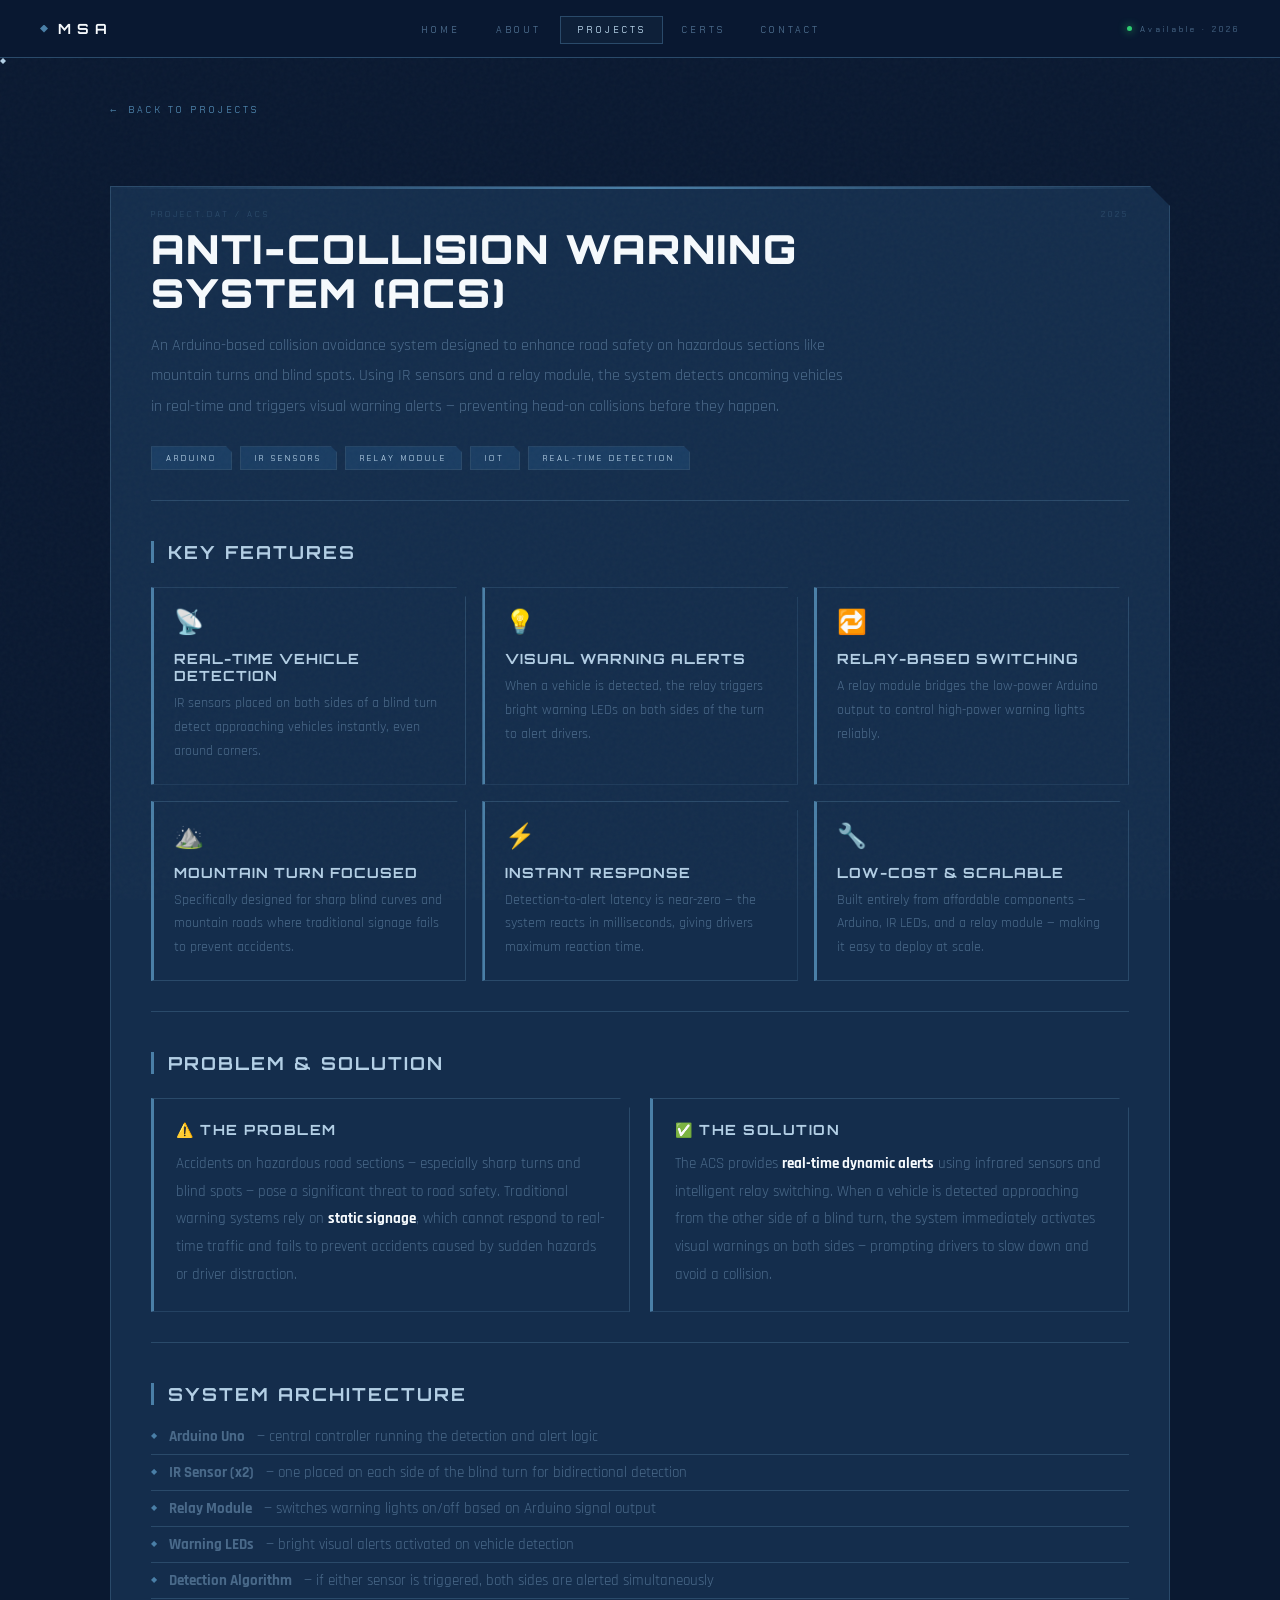
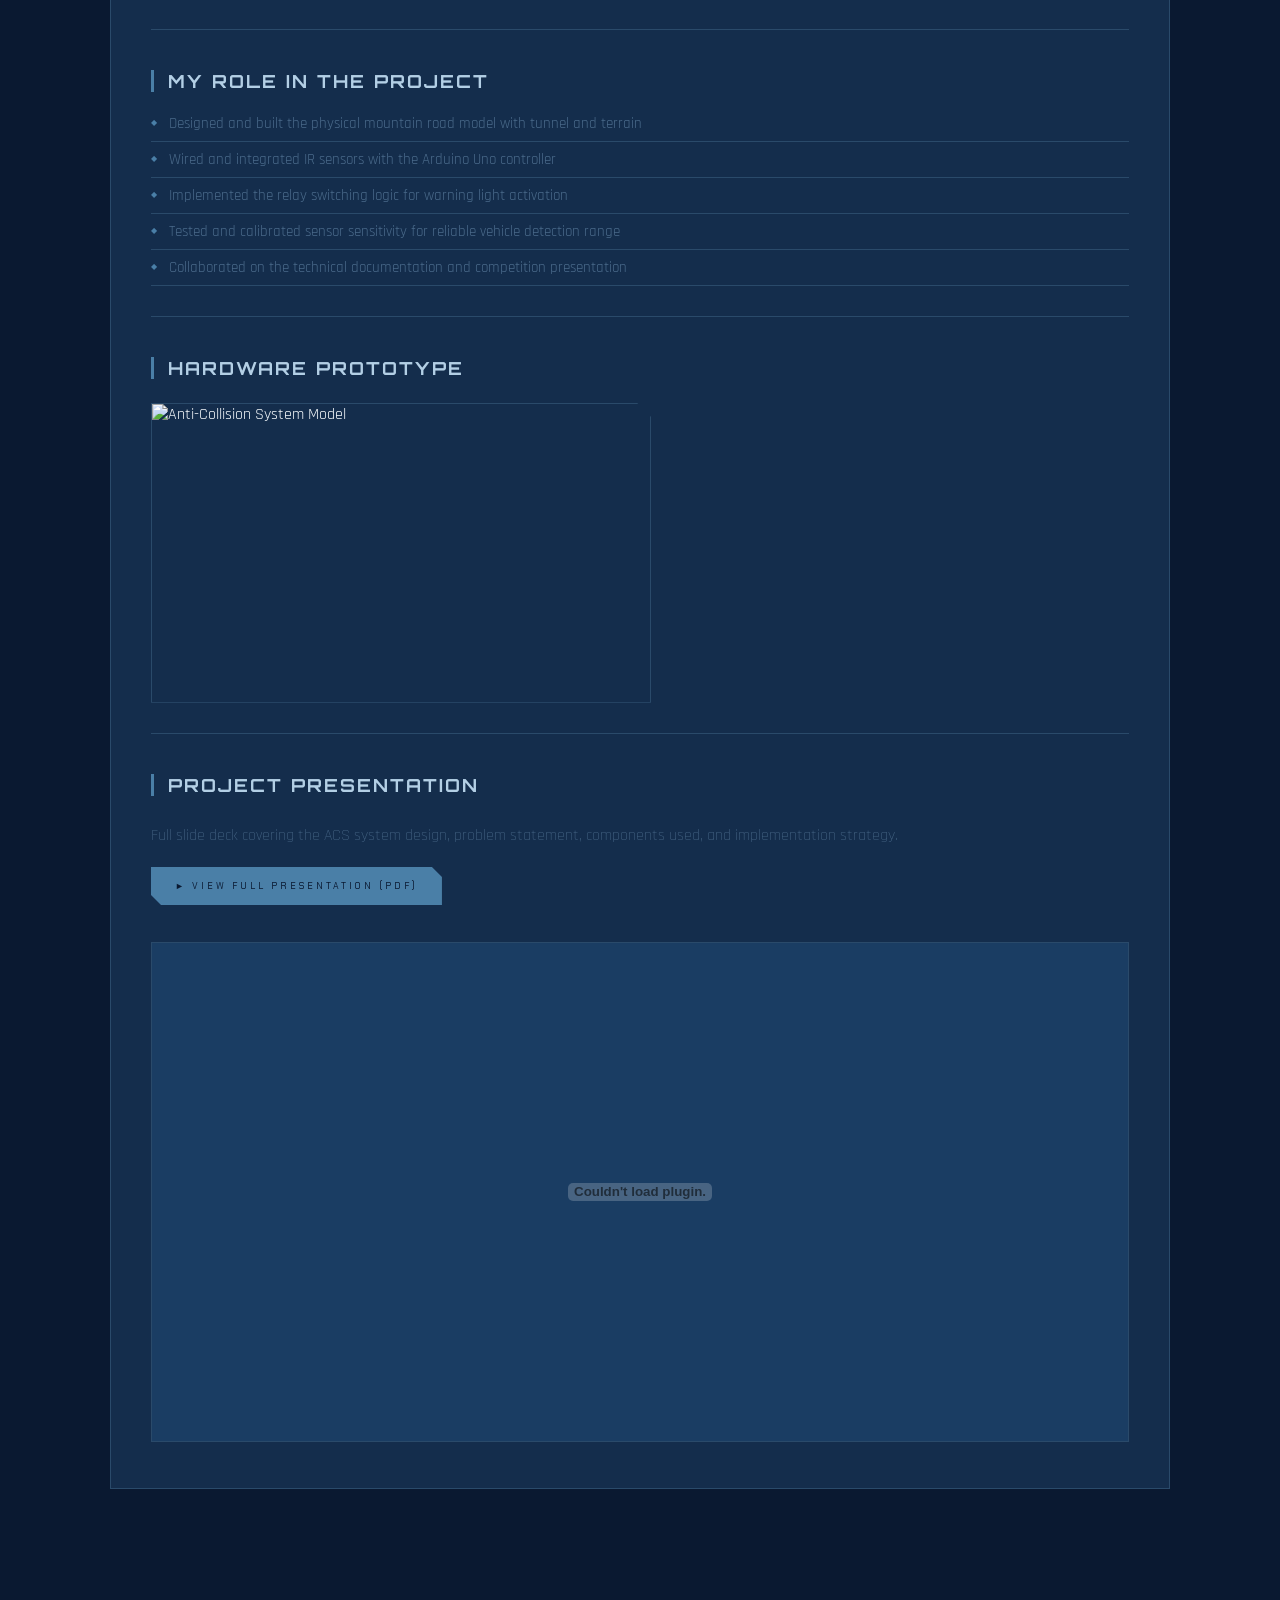
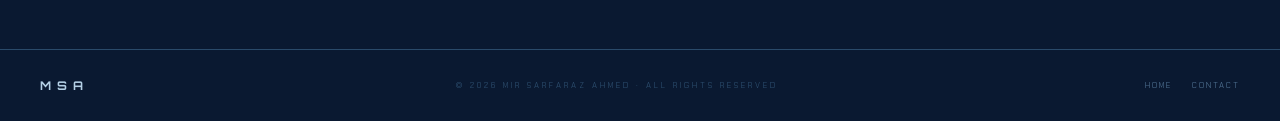
==== acs-project.html @ 820b4e88 "Mobile Ui Fix, Tech Stack" ====
<!DOCTYPE html>
<html lang="en">
<head>
<meta charset="UTF-8">
<meta name="viewport" content="width=device-width, initial-scale=1.0">
<title>Anti-Collision System (ACS) | Mir Sarfaraz Ahmed</title>
<link rel="icon" type="image/png" href="profile.jpg">
<link rel="preconnect" href="https://fonts.googleapis.com">
<link href="https://fonts.googleapis.com/css2?family=Orbitron:wght@400;600;700;900&family=Chakra+Petch:wght@300;400;500;600&family=Rajdhani:wght@300;400;500&display=swap" rel="stylesheet">
<link rel="stylesheet" href="style.css">
</head>

<body>

<!-- CURSOR -->
<div class="c-dot" id="cdot"></div>
<div class="c-ring" id="cring"></div>

<!-- SCROLL TO TOP -->
<button id="scrollTop" aria-label="Scroll to top">↑</button>

<!-- NAVBAR -->
<nav id="navbar">
  <a href="index.html" class="nav-logo">MSA</a>
  <ul class="nav-links">
    <li><a href="index.html">Home</a></li>
    <li><a href="index.html#about">About</a></li>
    <li><a href="index.html#projects" class="active">Projects</a></li>
    <li><a href="index.html#certifications">Certs</a></li>
    <li><a href="index.html#contact">Contact</a></li>
  </ul>
  <div class="nav-status">
    <div class="status-dot"></div>Available · 2026
  </div>
  <button class="nav-toggle" id="navToggle" aria-label="Toggle navigation" aria-expanded="false">
    <span></span>
    <span></span>
    <span></span>
  </button>
</nav>


<!-- MOBILE & TABLET DRAWER -->
<div class="nav-drawer" id="navDrawer" aria-hidden="true">
  <div class="drawer-header">
    <span class="drawer-tag">SYS.NAV // NAVIGATION</span>
    <span class="drawer-id">VER 2.0 · 2026</span>
  </div>
  <ul class="drawer-links">
    <li><a href="index.html"><span class="d-num">01</span><span class="d-label">Home</span><span class="d-arr">→</span></a></li>
    <li><a href="index.html#about"><span class="d-num">02</span><span class="d-label">About</span><span class="d-arr">→</span></a></li>
    <li><a href="index.html#projects" class="active"><span class="d-num">03</span><span class="d-label">Projects</span><span class="d-arr">→</span></a></li>
    <li><a href="index.html#certifications"><span class="d-num">04</span><span class="d-label">Certifications</span><span class="d-arr">→</span></a></li>
    <li><a href="index.html#contact"><span class="d-num">05</span><span class="d-label">Contact</span><span class="d-arr">→</span></a></li>
  </ul>
  <div class="drawer-footer">
    <div class="drawer-status">
      <div class="status-dot"></div>Status: Available · 2026
    </div>
    <div class="drawer-socials">
      <a href="https://github.com/Mir-Sarfaraz-Ahmed" target="_blank">◈ GitHub</a>
      <a href="https://www.linkedin.com/in/mir-sarfaraz-ahmed-367957329/" target="_blank">◉ LinkedIn</a>
      <a href="resume.pdf" download>↓ Resume</a>
    </div>
  </div>
</div>

<!-- ═══ PROJECT CONTENT ═══ -->
<div class="project-page-wrap">

  <a href="index.html#projects" class="back-btn reveal">Back to Projects</a>

  <section class="project-page reveal">

    <span class="sc sc-tl" style="position:absolute">PROJECT.DAT / ACS</span>
    <span class="sc sc-tr" style="position:absolute">2025</span>

    <h1>Anti-Collision Warning<br>System (ACS)</h1>

    <p>
      An Arduino-based collision avoidance system designed to enhance road safety
      on hazardous sections like mountain turns and blind spots. Using IR sensors
      and a relay module, the system detects oncoming vehicles in real-time and
      triggers visual warning alerts — preventing head-on collisions before they happen.
    </p>

    <div class="tech-stack">
      <span>Arduino</span>
      <span>IR Sensors</span>
      <span>Relay Module</span>
      <span>IoT</span>
      <span>Real-Time Detection</span>
    </div>

    <hr>

    <!-- ── KEY FEATURES ── -->
    <h2>Key Features</h2>

    <div class="features-grid">

      <div class="feature-card">
        <div class="icon">📡</div>
        <h4>Real-Time Vehicle Detection</h4>
        <p>IR sensors placed on both sides of a blind turn detect approaching vehicles instantly, even around corners.</p>
      </div>

      <div class="feature-card">
        <div class="icon">💡</div>
        <h4>Visual Warning Alerts</h4>
        <p>When a vehicle is detected, the relay triggers bright warning LEDs on both sides of the turn to alert drivers.</p>
      </div>

      <div class="feature-card">
        <div class="icon">🔁</div>
        <h4>Relay-Based Switching</h4>
        <p>A relay module bridges the low-power Arduino output to control high-power warning lights reliably.</p>
      </div>

      <div class="feature-card">
        <div class="icon">⛰️</div>
        <h4>Mountain Turn Focused</h4>
        <p>Specifically designed for sharp blind curves and mountain roads where traditional signage fails to prevent accidents.</p>
      </div>

      <div class="feature-card">
        <div class="icon">⚡</div>
        <h4>Instant Response</h4>
        <p>Detection-to-alert latency is near-zero — the system reacts in milliseconds, giving drivers maximum reaction time.</p>
      </div>

      <div class="feature-card">
        <div class="icon">🔧</div>
        <h4>Low-Cost &amp; Scalable</h4>
        <p>Built entirely from affordable components — Arduino, IR LEDs, and a relay module — making it easy to deploy at scale.</p>
      </div>

    </div>

    <hr>

    <!-- ── PROBLEM & SOLUTION ── -->
    <h2>Problem &amp; Solution</h2>

    <div class="about-wrapper">

      <div class="about-left">
        <h3>⚠️ The Problem</h3>
        <p>
          Accidents on hazardous road sections — especially sharp turns and blind spots —
          pose a significant threat to road safety. Traditional warning systems rely on
          <strong>static signage</strong>, which cannot respond to real-time traffic and
          fails to prevent accidents caused by sudden hazards or driver distraction.
        </p>
      </div>

      <div class="about-left">
        <h3>✅ The Solution</h3>
        <p>
          The ACS provides <strong>real-time dynamic alerts</strong> using infrared sensors
          and intelligent relay switching. When a vehicle is detected approaching from the
          other side of a blind turn, the system immediately activates visual warnings on
          both sides — prompting drivers to slow down and avoid a collision.
        </p>
      </div>

    </div>

    <hr>

    <!-- ── SYSTEM ARCHITECTURE ── -->
    <h2>System Architecture</h2>

    <ul>
      <li><strong>Arduino Uno</strong> — central controller running the detection and alert logic</li>
      <li><strong>IR Sensor (x2)</strong> — one placed on each side of the blind turn for bidirectional detection</li>
      <li><strong>Relay Module</strong> — switches warning lights on/off based on Arduino signal output</li>
      <li><strong>Warning LEDs</strong> — bright visual alerts activated on vehicle detection</li>
      <li><strong>Detection Algorithm</strong> — if either sensor is triggered, both sides are alerted simultaneously</li>
    </ul>

    <hr>

    <!-- ── MY ROLE ── -->
    <h2>My Role in the Project</h2>

    <ul>
      <li>Designed and built the physical mountain road model with tunnel and terrain</li>
      <li>Wired and integrated IR sensors with the Arduino Uno controller</li>
      <li>Implemented the relay switching logic for warning light activation</li>
      <li>Tested and calibrated sensor sensitivity for reliable vehicle detection range</li>
      <li>Collaborated on the technical documentation and competition presentation</li>
    </ul>

    <hr>

    <!-- ── PROJECT IMAGE ── -->
    <h2>Hardware Prototype</h2>
    <div class="project-images">
      <img src="traffic2.jpg" alt="Anti-Collision System Model">
    </div>

    <hr>

    <!-- ── PRESENTATION ── -->
    <h2>Project Presentation</h2>

    <div class="media-box">
      <p class="about-desc" style="margin-top:0;margin-bottom:16px">
        Full slide deck covering the ACS system design, problem statement,
        components used, and implementation strategy.
      </p>

      <a href="ppt.pdf" target="_blank" class="btn">
        ► View Full Presentation (PDF)
      </a>

      <br><br>

      <embed src="ppt.pdf"
             type="application/pdf"
             class="pdf-embed">
    </div>

  </section>

</div>

<footer>
  <div class="footer-brand">MSA</div>
  <div class="footer-copy">© 2026 Mir Sarfaraz Ahmed · All Rights Reserved</div>
  <div class="footer-links">
    <a href="index.html">Home</a>
    <a href="index.html#contact">Contact</a>
  </div>
</footer>

<script src="script.js" defer></script>

</body>
</html>
---- style.css ----
/* ════════════════════════════════════════════
   DESIGN TOKENS
════════════════════════════════════════════ */
:root {
  --bg:         #0A1931;
  --bg2:        #0d1f3a;
  --surface:    #1A3D63;
  --surface2:   #142d4c;
  --accent:     #4A7FA7;
  --accent-hi:  #B3CFE5;
  --white:      #F6FAFD;
  --muted:      #4a6a8a;
  --dim:        #2a4a6a;
  --glow:       rgba(74,127,167,0.25);
  --glow-hi:    rgba(179,207,229,0.12);

  --font-display: 'Orbitron', sans-serif;
  --font-ui:      'Chakra Petch', sans-serif;
  --font-body:    'Rajdhani', sans-serif;
}

/* ════════════════════════════════════════════
   RESET
════════════════════════════════════════════ */
*, *::before, *::after { margin:0; padding:0; box-sizing:border-box; }
html { scroll-behavior: smooth; }
body {
  background: var(--bg);
  color: var(--white);
  font-family: var(--font-body);
  overflow-x: hidden;
  padding-top: 58px;
}
::-webkit-scrollbar { width: 2px; }
::-webkit-scrollbar-track { background: var(--bg); }
::-webkit-scrollbar-thumb { background: var(--accent); }

/* noise overlay */
body::before {
  content: '';
  position: fixed; inset: 0; z-index: 1; pointer-events: none;
  background-image: url("data:image/svg+xml,%3Csvg viewBox='0 0 256 256' xmlns='http://www.w3.org/2000/svg'%3E%3Cfilter id='noise'%3E%3CfeTurbulence type='fractalNoise' baseFrequency='0.9' numOctaves='4' stitchTiles='stitch'/%3E%3C/filter%3E%3Crect width='100%25' height='100%25' filter='url(%23noise)' opacity='1'/%3E%3C/svg%3E");
  opacity: .03;
}

/* ════════════════════════════════════════════
   CUSTOM CURSOR
════════════════════════════════════════════ */
.c-dot {
  position: fixed; z-index: 9999; pointer-events: none;
  width: 6px; height: 6px;
  background: var(--accent-hi);
  clip-path: polygon(50% 0,100% 50%,50% 100%,0 50%);
  transition: transform .12s;
}
.c-ring {
  position: fixed; z-index: 9998; pointer-events: none;
  width: 28px; height: 28px;
  border: 1px solid var(--accent);
  transition: left .12s, top .12s;
  clip-path: polygon(10% 0,90% 0,100% 10%,100% 90%,90% 100%,10% 100%,0 90%,0 10%);
}
@media (hover: none), (pointer: coarse) {
  .c-dot, .c-ring { display: none !important; }
  body, a, button, input, textarea { cursor: auto !important; }
}

/* ════════════════════════════════════════════
   NAVBAR & MOBILE DRAWER
════════════════════════════════════════════ */
#navbar {
  position: fixed; top: 0; left: 0; right: 0; z-index: 500;
  display: flex; align-items: center; justify-content: space-between;
  padding: 0 40px; height: 58px;
  background: rgba(10,25,49,0.94);
  border-bottom: 1px solid var(--dim);
  backdrop-filter: blur(16px);
  -webkit-backdrop-filter: blur(16px);
}
.nav-logo {
  font-family: var(--font-display);
  font-size: 14px; letter-spacing: 6px; font-weight: 700;
  color: var(--white); text-decoration: none;
  display: flex; align-items: center; gap: 10px;
}
.nav-logo::before {
  content: '';
  display: block; width: 8px; height: 8px;
  background: var(--accent);
  clip-path: polygon(50% 0,100% 50%,50% 100%,0 50%);
  animation: pulse-dot 2s ease-in-out infinite;
}
.nav-links {
  display: flex; gap: 2px; list-style: none;
}
.nav-links a {
  font-family: var(--font-ui); font-size: 9px; letter-spacing: 3px;
  text-transform: uppercase; color: var(--muted); text-decoration: none;
  padding: 7px 16px; border: 1px solid transparent;
  transition: all .2s;
}
.nav-links a:hover,
.nav-links a.active {
  color: var(--accent-hi);
  border-color: var(--dim);
  background: rgba(74,127,167,0.08);
}
.nav-status {
  font-family: var(--font-ui); font-size: 8px; letter-spacing: 3px;
  color: var(--muted); display: flex; align-items: center; gap: 8px;
}
.status-dot {
  width: 5px; height: 5px; background: #2ecc71; border-radius: 50%;
  animation: pulse-dot 2s ease-in-out infinite;
  box-shadow: 0 0 8px #2ecc71;
}

/* ── NAV TOGGLE (Hamburger Button) ──────────── */
.nav-toggle {
  display: none;
  background: var(--surface2);
  border: 1px solid var(--dim);
  width: 38px;
  height: 38px;
  cursor: pointer;
  padding: 10px 8px;
  flex-direction: column;
  justify-content: space-between;
  align-items: center;
  transition: all .25s ease;
  clip-path: polygon(0 0, calc(100% - 6px) 0, 100% 6px, 100% 100%, 6px 100%, 0 calc(100% - 6px));
}
.nav-toggle span {
  display: block;
  width: 100%;
  height: 2px;
  background: var(--accent-hi);
  transition: transform .3s ease, opacity .25s ease;
  transform-origin: center;
}
.nav-toggle:hover,
.nav-toggle.open {
  border-color: var(--accent);
  background: rgba(74,127,167,0.18);
  box-shadow: 0 0 12px var(--glow);
}
.nav-toggle.open span:nth-child(1) {
  transform: translateY(6px) rotate(45deg);
}
.nav-toggle.open span:nth-child(2) {
  opacity: 0;
  transform: scaleX(0);
}
.nav-toggle.open span:nth-child(3) {
  transform: translateY(-8px) rotate(-45deg);
}

/* ── NAV DRAWER (Mobile & Tablet Menu) ──────── */
.nav-drawer {
  position: fixed;
  top: 58px;
  left: 0;
  right: 0;
  bottom: 0;
  background: rgba(10, 25, 49, 0.98);
  backdrop-filter: blur(24px);
  -webkit-backdrop-filter: blur(24px);
  z-index: 499;
  display: flex;
  flex-direction: column;
  justify-content: space-between;
  padding: 24px 20px 32px;
  transform: translateY(-100%);
  opacity: 0;
  pointer-events: none;
  transition: transform .32s cubic-bezier(0.16, 1, 0.3, 1), opacity .25s ease;
  overflow-y: auto;
  border-bottom: 1px solid var(--dim);
}
.nav-drawer.open {
  transform: translateY(0);
  opacity: 1;
  pointer-events: auto;
}
.drawer-header {
  display: flex;
  justify-content: space-between;
  align-items: center;
  padding-bottom: 12px;
  border-bottom: 1px solid var(--dim);
  font-family: var(--font-ui);
  font-size: 8px;
  letter-spacing: 3px;
  text-transform: uppercase;
}
.drawer-tag { color: var(--accent); display: flex; align-items: center; gap: 6px; }
.drawer-tag::before { content: '►'; font-size: 6px; }
.drawer-id { color: var(--muted); }
.drawer-links {
  list-style: none;
  display: flex;
  flex-direction: column;
  gap: 10px;
  margin: 24px 0;
}
.drawer-links li a {
  display: flex;
  align-items: center;
  justify-content: space-between;
  padding: 14px 18px;
  background: var(--surface2);
  border: 1px solid var(--dim);
  border-left: 3px solid var(--accent);
  color: var(--white);
  text-decoration: none;
  font-family: var(--font-display);
  font-size: 14px;
  letter-spacing: 2px;
  text-transform: uppercase;
  clip-path: polygon(0 0, calc(100% - 10px) 0, 100% 10px, 100% 100%, 0 100%);
  transition: all .2s ease;
}
.drawer-links li a:active,
.drawer-links li a.active,
.drawer-links li a:hover {
  background: rgba(74, 127, 167, 0.16);
  border-color: var(--accent);
  color: var(--accent-hi);
  padding-left: 22px;
}
.d-num {
  font-family: var(--font-ui);
  font-size: 9px;
  color: var(--accent);
  letter-spacing: 2px;
  margin-right: 14px;
}
.d-label { flex: 1; }
.d-arr {
  color: var(--dim);
  font-size: 14px;
  transition: transform .2s ease, color .2s ease;
}
.drawer-links li a:hover .d-arr,
.drawer-links li a:active .d-arr {
  transform: translateX(4px);
  color: var(--accent-hi);
}
.drawer-footer {
  border-top: 1px solid var(--dim);
  padding-top: 18px;
  display: flex;
  flex-direction: column;
  gap: 14px;
}
.drawer-status {
  display: flex;
  align-items: center;
  gap: 8px;
  font-family: var(--font-ui);
  font-size: 8px;
  letter-spacing: 3px;
  color: var(--accent-hi);
  text-transform: uppercase;
}
.drawer-socials {
  display: flex;
  gap: 8px;
  flex-wrap: wrap;
}
.drawer-socials a {
  font-family: var(--font-ui);
  font-size: 8px;
  letter-spacing: 2px;
  text-transform: uppercase;
  color: var(--accent-hi);
  text-decoration: none;
  padding: 8px 14px;
  border: 1px solid var(--dim);
  background: var(--surface);
  clip-path: polygon(0 0, calc(100% - 6px) 0, 100% 6px, 100% 100%, 0 100%);
  transition: all .2s;
}
.drawer-socials a:hover,
.drawer-socials a:active {
  border-color: var(--accent);
  color: var(--white);
  background: var(--accent);
}

/* ════════════════════════════════════════════
   SECTION BASE
════════════════════════════════════════════ */
.section {
  position: relative;
  min-height: 100vh;
  padding: 80px 40px;
  border-bottom: 1px solid var(--dim);
}
#about  { background: var(--bg2); }
#contact { background: var(--bg2); }

/* section corner labels */
.sc {
  position: absolute;
  font-family: var(--font-ui); font-size: 8px; letter-spacing: 3px;
  color: var(--dim); text-transform: uppercase;
}
.sc-tl { top: 22px; left: 40px; }
.sc-tr { top: 22px; right: 40px; }
.sc-bl { bottom: 22px; left: 40px; }
.sc-br { bottom: 22px; right: 40px; text-align: right; }

/* utility */
.accent { color: var(--accent); }

/* ════════════════════════════════════════════
   ANIMATIONS
════════════════════════════════════════════ */
@keyframes pulse-dot {
  0%,100% { opacity:1; transform:scale(1); }
  50%      { opacity:.4; transform:scale(1.6); }
}
@keyframes scan {
  0%   { top: -2px; opacity:0; }
  10%  { opacity:.4; }
  90%  { opacity:.4; }
  100% { top: 100%; opacity:0; }
}
@keyframes float-hex {
  0%   { transform:translateY(0) rotate(0deg); opacity:.35; }
  50%  { opacity:.1; }
  100% { transform:translateY(-90px) rotate(180deg); opacity:.35; }
}
@keyframes ticker {
  0%   { transform:translateX(0); }
  100% { transform:translateX(-50%); }
}
@keyframes blink { 50% { opacity:0; } }

/* reveal */
.reveal {
  opacity: 0; transform: translateY(24px);
  transition: opacity .8s ease, transform .8s ease;
}
.reveal-left {
  opacity: 0; transform: translateX(-28px);
  transition: opacity .8s ease, transform .8s ease;
}
.reveal.visible,
.reveal-left.visible { opacity:1; transform:none; }

/* ════════════════════════════════════════════
   HERO BACKGROUNDS
════════════════════════════════════════════ */
.dot-grid {
  position: absolute; inset: 0; z-index: 0;
  background-image: radial-gradient(circle, var(--dim) 1px, transparent 1px);
  background-size: 40px 40px;
  mask-image: radial-gradient(ellipse 80% 80% at 50% 50%, black 30%, transparent 100%);
}
.scan-line {
  position: absolute; left: 0; right: 0; height: 1px; z-index: 1;
  background: linear-gradient(90deg, transparent, var(--accent), transparent);
  animation: scan 7s linear infinite;
}
.hex-bg { position: absolute; inset: 0; z-index: 0; overflow: hidden; }
.hex {
  position: absolute;
  border: 1px solid var(--dim);
  animation: float-hex linear infinite;
}
.hex:nth-child(1) { width:80px;height:80px;  top:15%; left:7%;  clip-path:polygon(50% 0,100% 25%,100% 75%,50% 100%,0 75%,0 25%); animation-duration:20s; animation-delay:-3s; }
.hex:nth-child(2) { width:40px;height:40px;  top:62%; left:4%;  clip-path:polygon(50% 0,100% 25%,100% 75%,50% 100%,0 75%,0 25%); animation-duration:15s; animation-delay:-8s; }
.hex:nth-child(3) { width:60px;height:60px;  top:22%; right:9%; clip-path:polygon(50% 0,100% 25%,100% 75%,50% 100%,0 75%,0 25%); animation-duration:18s; animation-delay:-5s; }
.hex:nth-child(4) { width:100px;height:100px;top:68%; right:7%; clip-path:polygon(50% 0,100% 25%,100% 75%,50% 100%,0 75%,0 25%); animation-duration:22s; animation-delay:-12s; }
.hex:nth-child(5) { width:30px;height:30px;  top:44%; left:20%; clip-path:polygon(50% 0,100% 25%,100% 75%,50% 100%,0 75%,0 25%); animation-duration:12s; animation-delay:-2s; }

/* ════════════════════════════════════════════
   HERO CONTENT
════════════════════════════════════════════ */
.hero-content {
  position: relative; z-index: 2;
  display: grid; grid-template-columns: 1fr 360px;
  gap: 60px; align-items: center;
  max-width: 1140px; margin: 0 auto;
  padding-bottom: 50px;
}
.hero-tag {
  display: inline-flex; align-items: center; gap: 10px;
  font-family: var(--font-ui); font-size: 8px; letter-spacing: 4px;
  text-transform: uppercase; color: var(--accent);
  border: 1px solid var(--dim); padding: 6px 14px;
  margin-bottom: 28px;
  clip-path: polygon(0 0, calc(100% - 8px) 0, 100% 8px, 100% 100%, 0 100%);
}
.hero-tag::before { content:'►'; font-size:6px; }

.hero-name {
  font-family: var(--font-display);
  font-size: clamp(42px, 6.5vw, 82px);
  font-weight: 900; line-height: .9;
  letter-spacing: 3px; text-transform: uppercase;
}
.hero-name .ln1 { display:block; color: var(--white); }
.hero-name .ln2 { display:block; color: var(--accent); }
.hero-name .ln3 {
  display:block;
  -webkit-text-stroke: 1px var(--muted);
  color: transparent;
}
.hero-role {
  margin-top: 22px;
  font-family: var(--font-ui); font-size: 10px;
  letter-spacing: 4px; color: var(--accent-hi); text-transform: uppercase;
  display: flex; align-items: center; gap: 12px;
}
.hero-role::before { content:''; width:20px; height:1px; background:var(--accent); }
.hero-bio {
  margin-top: 18px;
  font-family: var(--font-body); font-size: 16px;
  line-height: 1.9; color: var(--muted); max-width: 440px;
  border-left: 2px solid var(--surface); padding-left: 16px;
}
.hero-bio strong { color: var(--accent-hi); }
.hero-actions { margin-top: 34px; display: flex; gap: 10px; flex-wrap: wrap; }

/* BUTTONS */
.btn {
  font-family: var(--font-ui); font-size: 9px; letter-spacing: 3px;
  text-transform: uppercase; text-decoration: none;
  padding: 13px 24px; cursor: pointer;
  display: inline-flex; align-items: center; gap: 8px;
  border: none; transition: all .25s;
  background: var(--accent); color: var(--bg);
  clip-path: polygon(0 0, calc(100% - 10px) 0, 100% 10px, 100% 100%, 10px 100%, 0 calc(100% - 10px));
}
.btn:hover,
.btn-primary:hover {
  background: var(--accent-hi);
  box-shadow: 0 0 20px var(--glow);
}
.btn-primary {
  background: var(--accent); color: var(--bg);
  clip-path: polygon(0 0, calc(100% - 10px) 0, 100% 10px, 100% 100%, 10px 100%, 0 calc(100% - 10px));
}
.btn-ghost {
  background: var(--accent); color: var(--bg);
  clip-path: polygon(0 0, calc(100% - 10px) 0, 100% 10px, 100% 100%, 10px 100%, 0 calc(100% - 10px));
}
.btn-ghost:hover {
  background: var(--accent-hi);
  box-shadow: 0 0 20px var(--glow);
}

/* HERO PROFILE PANEL */
.hero-panel {
  background: var(--surface2);
  border: 1px solid var(--dim);
  clip-path: polygon(0 0, calc(100% - 22px) 0, 100% 22px, 100% 100%, 22px 100%, 0 calc(100% - 22px));
  position: relative;
}
.hero-panel::before {
  content:'';
  position:absolute; top:0; left:0; right:0; height:2px;
  background: linear-gradient(90deg, transparent, var(--accent), transparent);
}
.panel-header {
  padding: 12px 18px; border-bottom: 1px solid var(--dim);
  display: flex; align-items:center; justify-content:space-between;
}
.panel-title { font-family:var(--font-ui); font-size:8px; letter-spacing:4px; color:var(--accent); text-transform:uppercase; }
.panel-id    { font-family:var(--font-ui); font-size:8px; color:var(--dim); }
.panel-photo { width:100%; aspect-ratio:1/1; position:relative; background:var(--bg2); overflow:hidden; }
.panel-photo img { width:100%; height:100%; object-fit:cover; filter:saturate(.8) brightness(.9); display:block; }
.panel-photo-overlay { position:absolute; inset:0; background:linear-gradient(180deg, transparent 50%, var(--surface2)); }
.photo-corner { position:absolute; width:18px; height:18px; border-color:var(--accent); border-style:solid; z-index:2; }
.photo-corner.tl { top:8px;left:8px;   border-width:2px 0 0 2px; }
.photo-corner.tr { top:8px;right:8px;  border-width:2px 2px 0 0; }
.photo-corner.bl { bottom:8px;left:8px;  border-width:0 0 2px 2px; }
.photo-corner.br { bottom:8px;right:8px; border-width:0 2px 2px 0; }
.panel-stats { display:grid; grid-template-columns:repeat(3,1fr); border-top:1px solid var(--dim); }
.p-stat { padding:14px; border-right:1px solid var(--dim); text-align:center; }
.p-stat:last-child { border-right:none; }
.p-stat-val { font-family:var(--font-display); font-size:20px; color:var(--accent-hi); font-weight:700; }
.p-stat-key { font-family:var(--font-ui); font-size:7px; letter-spacing:2px; color:var(--muted); text-transform:uppercase; margin-top:2px; }

/* TICKER */
.ticker-bar {
  position: absolute; bottom:0; left:0; right:0;
  height: 32px; background: var(--surface2);
  border-top: 1px solid var(--dim); overflow: hidden;
  display: flex; align-items: center; z-index: 2;
}
.ticker-track {
  display:flex; white-space:nowrap;
  animation: ticker 24s linear infinite;
}
.ticker-track span {
  font-family:var(--font-ui); font-size:8px; letter-spacing:4px;
  text-transform:uppercase; color:var(--muted); padding:0 28px;
}
.ticker-track span::after { content:' ◆ '; color:var(--accent); }

/* ════════════════════════════════════════════
   ABOUT
════════════════════════════════════════════ */
.about-grid {
  display: grid; grid-template-columns: 1fr 1px 1fr;
  max-width: 1140px; margin: 0 auto;
  padding-top: 20px; gap: 0;
}
.about-divider { background: var(--dim); position: relative; }
.about-divider::before {
  content:'◆';
  position:absolute; top:50%; left:50%; transform:translate(-50%,-50%);
  color:var(--accent); font-size:10px;
  background:var(--bg2); padding:8px 0;
}
.about-left-panel  { padding-right: 60px; }
.about-right-panel { padding-left: 60px; }

/* reusable section tag / title */
.section-tag {
  font-family:var(--font-ui); font-size:8px; letter-spacing:4px;
  text-transform:uppercase; color:var(--accent);
  display:flex; align-items:center; gap:10px; margin-bottom:18px;
}
.section-tag::before { content:''; width:18px; height:1px; background:var(--accent); }
.section-title {
  font-family:var(--font-display);
  font-size: clamp(36px,5vw,64px);
  font-weight:900; letter-spacing:2px;
  text-transform:uppercase; line-height:.9;
}
.section-title .ghost-txt {
  display:block;
  -webkit-text-stroke:1px var(--dim); color:transparent;
  font-size:.52em; letter-spacing:4px;
}
.about-desc {
  margin-top:26px;
  font-size:16px; line-height:1.95; color:var(--muted);
  font-weight:300;
}
.about-desc strong { color:var(--accent-hi); font-weight:500; }

/* achievements */
.ach-list { margin-top:30px; }
.ach-item {
  display:flex; align-items:flex-start; gap:14px;
  padding:12px 0; border-bottom:1px solid var(--dim);
}
.ach-item:first-child { border-top:1px solid var(--dim); }
.ach-icon {
  width:28px; height:28px; flex-shrink:0;
  background:var(--surface2); border:1px solid var(--dim);
  display:flex; align-items:center; justify-content:center;
  font-size:10px; color:var(--accent);
  clip-path:polygon(50% 0,100% 25%,100% 75%,50% 100%,0 75%,0 25%);
}
.ach-text {
  font-family:var(--font-ui); font-size:11px; color:var(--accent-hi); line-height:1.7;
}
.ach-text small { display:block; color:var(--muted); font-size:9px; margin-top:2px; }

/* ── TECH MATRIX (Tech Stack Cards) ─────────── */
.tech-matrix {
  display: flex;
  flex-direction: column;
  gap: 8px;
  margin-top: 6px;
}
.tech-node {
  background: var(--surface2);
  border: 1px solid var(--dim);
  border-left: 3px solid var(--accent);
  padding: 10px 14px;
  display: flex;
  align-items: center;
  justify-content: space-between;
  gap: 12px;
  position: relative;
  clip-path: polygon(0 0, calc(100% - 8px) 0, 100% 8px, 100% 100%, 0 100%);
  transition: all .25s ease;
}
.tech-node::before {
  content: '';
  position: absolute;
  top: 0; left: 0; right: 0; height: 1px;
  background: linear-gradient(90deg, var(--accent), transparent);
  opacity: 0.6;
}
.tech-node:hover {
  background: rgba(74, 127, 167, 0.12);
  border-color: var(--accent);
  transform: translateX(4px);
  box-shadow: 0 0 16px rgba(74, 127, 167, 0.18);
}
.node-main {
  display: flex;
  align-items: center;
  gap: 12px;
}
.node-symbol {
  width: 32px;
  height: 32px;
  flex-shrink: 0;
  background: var(--bg);
  border: 1px solid var(--dim);
  display: flex;
  align-items: center;
  justify-content: center;
  font-family: var(--font-ui);
  font-size: 10px;
  font-weight: 700;
  letter-spacing: 1px;
  text-transform: uppercase;
  color: var(--accent);
  clip-path: polygon(50% 0, 100% 25%, 100% 75%, 50% 100%, 0 75%, 0 25%);
  transition: all .25s ease;
}
.tech-node:hover .node-symbol {
  background: var(--accent);
  color: var(--bg);
  border-color: var(--accent-hi);
  box-shadow: 0 0 10px var(--glow);
}
.node-info {
  display: flex;
  flex-direction: column;
}
.node-title {
  font-family: var(--font-display);
  font-size: 13px;
  letter-spacing: 1.5px;
  text-transform: uppercase;
  color: var(--white);
  line-height: 1.2;
}
.node-sub {
  font-family: var(--font-body);
  font-size: 12px;
  color: var(--muted);
  letter-spacing: 0.5px;
  margin-top: 1px;
}
.node-badge {
  font-family: var(--font-ui);
  font-size: 7.5px;
  letter-spacing: 2px;
  text-transform: uppercase;
  padding: 4px 10px;
  background: rgba(10, 25, 49, 0.85);
  border: 1px solid var(--dim);
  color: var(--accent-hi);
  clip-path: polygon(0 0, calc(100% - 5px) 0, 100% 5px, 100% 100%, 0 100%);
  flex-shrink: 0;
  transition: all .2s;
}
.tech-node:hover .node-badge {
  border-color: var(--accent);
  color: var(--white);
  background: var(--surface);
}

/* terminal */
.terminal {
  margin-top: 34px;
  background:var(--bg); border:1px solid var(--dim); padding:16px;
  clip-path:polygon(0 0, calc(100% - 10px) 0, 100% 10px, 100% 100%, 0 100%);
}
.terminal-dots { display:flex; gap:5px; margin-bottom:12px; }
.td-red    { width:7px;height:7px;border-radius:50%;background:#e74c3c;display:block; }
.td-yellow { width:7px;height:7px;border-radius:50%;background:#f1c40f;display:block; }
.td-green  { width:7px;height:7px;border-radius:50%;background:#2ecc71;display:block; }
.terminal-body { font-family:var(--font-ui); font-size:10px; line-height:2; color:var(--muted); }
.t-cmd  { color:var(--accent); }
.t-sha  { color:var(--accent-hi); }
.t-hi   { color:var(--accent-hi); }
.t-cursor {
  display:inline-block; width:7px; height:12px;
  background:var(--accent); vertical-align:middle;
  animation:blink 1s step-end infinite;
}

/* ════════════════════════════════════════════
   PROJECTS
════════════════════════════════════════════ */
.projects-head {
  display:flex; justify-content:space-between; align-items:flex-end;
  max-width:1140px; margin:0 auto 50px;
}
.proj-count {
  font-family:var(--font-ui); font-size:8px; letter-spacing:3px;
  color:var(--muted); text-align:right; line-height:2;
}
.proj-count span { color:var(--dim); }
.proj-table { max-width:1140px; margin:0 auto; }

.proj-row {
  display:grid; grid-template-columns:56px 1fr 200px 80px 44px;
  align-items:center; gap:20px;
  padding:20px 0; border-top:1px solid var(--dim);
  cursor:pointer; position:relative; transition:background .2s;
}
.proj-row:last-child { border-bottom:1px solid var(--dim); }
.proj-row::before {
  content:''; position:absolute; left:0; bottom:-1px; right:0;
  height:1px; background:linear-gradient(90deg, var(--accent), transparent);
  transform:scaleX(0); transform-origin:left; transition:transform .4s;
}
.proj-row:hover::before { transform:scaleX(1); }
.proj-row:hover { background:rgba(74,127,167,0.04); }
.proj-row:hover .p-idx   { color:var(--accent); }
.proj-row:hover .p-title { color:var(--accent-hi); }
.proj-row:hover .p-arrow { transform:translateX(4px); color:var(--accent-hi); }
.proj-coming { opacity:.45; cursor:default; pointer-events:none; }

.p-idx   { font-family:var(--font-display); font-size:11px; color:var(--dim); letter-spacing:2px; transition:color .2s; }
.p-title { font-family:var(--font-display); font-size:clamp(18px,2.5vw,30px); letter-spacing:2px; text-transform:uppercase; transition:color .2s; }
.p-tags  { display:flex; gap:6px; flex-wrap:wrap; }
.p-tag {
  font-family:var(--font-ui); font-size:7px; letter-spacing:2px;
  text-transform:uppercase; padding:4px 10px;
  border:1px solid var(--dim); color:var(--muted);
  clip-path:polygon(0 0,calc(100% - 5px) 0,100% 5px,100% 100%,0 100%);
}
.p-year  { font-family:var(--font-ui); font-size:9px; color:var(--dim); letter-spacing:2px; }
.p-arrow { font-size:16px; color:var(--dim); transition:all .2s; }

.proj-detail {
  max-height:0; overflow:hidden; transition:max-height .5s ease;
}
.proj-detail-inner {
  padding:22px; margin:8px 0;
  background:var(--surface2); border:1px solid var(--dim);
  border-left:3px solid var(--accent);
  display:grid; grid-template-columns:1fr 1fr; gap:28px;
}
.proj-detail-inner p {
  font-family:var(--font-body); font-size:15px; line-height:1.9; color:var(--muted);
}
.proj-detail-img {
  background:var(--bg2); border:1px solid var(--dim);
  display:flex; align-items:center; justify-content:center;
  min-height:140px;
  font-family:var(--font-ui); font-size:9px; color:var(--dim); letter-spacing:2px;
  overflow:hidden;
}
.proj-detail-img img { width:100%; height:100%; object-fit:cover; display:block; }
.proj-detail-link {
  display:inline-flex; align-items:center; gap:8px; margin-top:16px;
  font-family:var(--font-ui); font-size:9px; letter-spacing:3px;
  text-transform:uppercase; color:var(--accent-hi); text-decoration:none;
  padding: 12px 20px; border: 1px solid var(--dim); background: transparent;
  clip-path: polygon(0 0, calc(100% - 10px) 0, 100% 10px, 100% 100%, 0 100%);
  transition: all .25s;
}
.proj-detail-link:hover {
  border-color: var(--accent); color: var(--accent);
  background: rgba(74,127,167,.08);
}

/* ── ACS block inside project expand ────────── */
.acs-block {
  margin-top: 18px;
  padding-top: 16px;
  border-top: 1px solid var(--dim);
}
.acs-label {
  font-family: var(--font-ui); font-size: 8px; letter-spacing: 4px;
  text-transform: uppercase; color: var(--accent);
  margin-bottom: 10px;
  display: flex; align-items: center; gap: 8px;
}
.acs-label::before { content: '►'; font-size: 6px; }
.acs-block p {
  font-family: var(--font-body); font-size: 14px;
  line-height: 1.85; color: var(--muted);
}

/* ════════════════════════════════════════════
   CONTACT
════════════════════════════════════════════ */
.contact-wrap {
  display:grid; grid-template-columns:1fr 1fr;
  gap:80px; max-width:1140px; margin:0 auto;
  padding-top:20px; align-items:start;
}

.contact-channels { margin-top:36px; display:flex; flex-direction:column; gap:2px; }
.channel {
  display:grid; grid-template-columns:40px 1fr auto;
  align-items:center;
  border:1px solid var(--dim); border-top:none;
  background:var(--surface2); text-decoration:none; color:inherit;
  transition:all .2s;
  clip-path:polygon(0 0,calc(100% - 8px) 0,100% 8px,100% 100%,0 100%);
  min-height: 52px;
}
.channel:first-child { border-top:1px solid var(--dim); }
.channel:not(.channel-static):hover { background:rgba(74,127,167,.1); border-color:var(--accent); }
.channel:not(.channel-static):hover .ch-arrow { color:var(--accent); }
.ch-icon {
  display:flex; align-items:center; justify-content:center;
  font-size:13px; color:var(--accent); min-height:52px;
  border-right:1px solid var(--dim);
}
.ch-content { padding:10px 16px; }
.ch-label { font-family:var(--font-ui); font-size:7px; letter-spacing:3px; text-transform:uppercase; color:var(--muted); }
.ch-value { font-family:var(--font-ui); font-size:11px; color:var(--accent-hi); margin-top:3px; word-break:break-all; }
.ch-arrow { color:var(--dim); padding-right:14px; transition:color .2s; }
.channel-static { cursor:default; }

/* form */
.contact-form-wrap {}
.form-group { margin-bottom:3px; }
.form-label {
  display:block; font-family:var(--font-ui); font-size:7px; letter-spacing:3px;
  text-transform:uppercase; color:var(--muted); margin-bottom:4px;
}
.form-input,
.form-textarea {
  width:100%; background:var(--surface2); border:1px solid var(--dim);
  border-left:2px solid var(--accent);
  color:var(--white); padding:13px 16px;
  font-family:var(--font-body); font-size:15px;
  outline:none; transition:all .25s; resize:none;
  clip-path:polygon(0 0,calc(100% - 8px) 0,100% 8px,100% 100%,0 100%);
}
.form-input:focus,
.form-textarea:focus {
  border-color:var(--accent); background:rgba(10,25,49,.8);
  box-shadow:0 0 0 1px var(--glow), inset 0 0 20px var(--glow-hi);
}
.form-input::placeholder,
.form-textarea::placeholder { color:var(--dim); }
.form-textarea { height:120px; }

.btn-submit {
  width:100%; margin-top:4px; padding:16px;
  background:var(--accent); color:var(--bg);
  font-family:var(--font-display); font-size:10px; letter-spacing:6px;
  text-transform:uppercase; border:none; cursor:pointer;
  clip-path:polygon(0 0,calc(100% - 12px) 0,100% 12px,100% 100%,12px 100%,0 calc(100% - 12px));
  transition:all .25s; position:relative; overflow:hidden;
}
.btn-submit::after {
  content:''; position:absolute; inset:0;
  background:linear-gradient(90deg,transparent,rgba(255,255,255,.15),transparent);
  transform:translateX(-100%); transition:transform .5s;
}
.btn-submit:hover { background:var(--accent-hi); box-shadow:0 0 28px var(--glow); }
.btn-submit:hover::after { transform:translateX(100%); }

#form-status {
  text-align:center; margin-top:12px;
  font-family:var(--font-ui); font-size:10px; letter-spacing:2px;
}

/* ════════════════════════════════════════════
   FOOTER
════════════════════════════════════════════ */
footer {
  background:var(--bg);
  border-top:1px solid var(--dim);
  padding:28px 40px;
  display:flex; justify-content:space-between; align-items:center;
}
.footer-brand {
  font-family:var(--font-display); font-size:12px; letter-spacing:6px;
  color:var(--accent-hi); font-weight:700;
}
.footer-copy {
  font-family:var(--font-ui); font-size:8px; letter-spacing:3px;
  color:var(--dim); text-transform:uppercase;
}
.footer-links { display:flex; gap:20px; }
.footer-links a {
  font-family:var(--font-ui); font-size:8px; letter-spacing:2px;
  text-transform:uppercase; color:var(--muted); text-decoration:none;
  transition:color .2s;
}
.footer-links a:hover { color:var(--accent); }

/* ════════════════════════════════════════════
   TRAFFIC PROJECT PAGE
════════════════════════════════════════════ */
.project-page {
  max-width:1140px; margin:40px auto; padding:40px;
  background:var(--surface2); border:1px solid var(--dim);
  clip-path:polygon(0 0,calc(100% - 20px) 0,100% 20px,100% 100%,0 100%);
  position:relative;
}
.project-page::before {
  content:''; position:absolute; top:0; left:0; right:0; height:2px;
  background:linear-gradient(90deg,transparent,var(--accent),transparent);
}
.project-page h1 {
  font-family:var(--font-display); font-size:clamp(22px,3.5vw,40px);
  font-weight:900; letter-spacing:2px; text-transform:uppercase;
  line-height:1.1; margin-bottom:16px;
}
.project-page > p {
  font-family:var(--font-body); font-size:16px; line-height:1.9; color:var(--muted);
  max-width:700px; margin-bottom:24px;
}
.project-page h2 {
  font-family:var(--font-display); font-size:18px; letter-spacing:2px;
  text-transform:uppercase; color:var(--accent-hi);
  margin-top:40px; margin-bottom:14px;
  border-left:3px solid var(--accent); padding-left:14px;
}
.project-page hr {
  border:none; border-top:1px solid var(--dim); margin:30px 0;
}
.project-page ul { list-style:none; padding:0; }
.project-page ul li {
  font-family:var(--font-body); font-size:15px; color:var(--muted);
  padding:8px 0; border-bottom:1px solid var(--dim);
  display:flex; align-items:center; gap:12px;
}
.project-page ul li::before { content:'◆'; color:var(--accent); font-size:8px; flex-shrink:0; }

.tech-stack { margin-top:14px; display:flex; flex-wrap:wrap; gap:8px; }
.tech-stack span {
  font-family:var(--font-ui); font-size:8px; letter-spacing:3px;
  text-transform:uppercase; padding:6px 14px;
  background:var(--surface); border:1px solid var(--dim); color:var(--accent-hi);
  clip-path:polygon(0 0,calc(100% - 6px) 0,100% 6px,100% 100%,0 100%);
}

.workflow-image { margin-top:20px; text-align:center; }
.workflow-image img {
  width:100%; max-width:700px; height:auto;
  border:1px solid var(--dim);
  clip-path:polygon(0 0,calc(100% - 16px) 0,100% 16px,100% 100%,0 100%);
}

.project-images {
  display:flex; gap:24px; flex-wrap:wrap; margin-top:24px;
}
.project-images img {
  width:100%; max-width:500px; height:300px; object-fit:cover;
  border:1px solid var(--dim);
  clip-path:polygon(0 0,calc(100% - 14px) 0,100% 14px,100% 100%,0 100%);
  transition:transform .3s; display:block;
}
.project-images img:hover { transform:scale(1.02); }

.media-box { margin-top:24px; }
.media-box video {
  width:100%; border:1px solid var(--dim);
  clip-path:polygon(0 0,calc(100% - 14px) 0,100% 14px,100% 100%,0 100%);
}
.media-caption {
  margin-top:10px; font-family:var(--font-body);
  font-size:14px; color:var(--muted); line-height:1.7;
}
.media-box embed {
  margin-top:16px; width:100%; height:500px;
  border:1px solid var(--dim);
}

/* back button on project page */
.back-btn {
  display:inline-flex; align-items:center; gap:8px;
  font-family:var(--font-ui); font-size:9px; letter-spacing:3px;
  text-transform:uppercase; color:var(--accent); text-decoration:none;
  margin-bottom:30px; transition:color .2s;
}
.back-btn:hover { color:var(--accent-hi); }
.back-btn::before { content:'←'; }

.project-page-wrap {
  max-width: 1140px;
  margin: 40px auto;
  padding: 0 40px 80px;
}

.pdf-embed {
  width: 100%;
  height: 580px;
  border: 1px solid var(--dim);
  background: var(--surface);
}

/* ════════════════════════════════════════════
   CERTIFICATIONS (BASE)
════════════════════════════════════════════ */
.cert-grid {
  display: grid;
  grid-template-columns: repeat(auto-fill, minmax(280px, 1fr));
  gap: 2px;
  max-width: 1140px;
  margin: 40px auto 0;
}
.cert-card {
  background: var(--surface2);
  border: 1px solid var(--dim);
  padding: 24px;
  position: relative;
  clip-path: polygon(0 0, calc(100% - 14px) 0, 100% 14px, 100% 100%, 0 100%);
  transition: all .25s;
}
.cert-card::before {
  content: '';
  position: absolute; top: 0; left: 0; right: 0; height: 2px;
  background: linear-gradient(90deg, var(--accent), transparent);
}
.cert-card:hover {
  background: rgba(74,127,167,0.08);
  border-color: var(--accent);
}
.cert-card.coming-soon { opacity: .4; cursor: default; }
.cert-issuer {
  font-family: var(--font-ui); font-size: 8px; letter-spacing: 3px;
  text-transform: uppercase; color: var(--accent);
  margin-bottom: 10px;
  display: flex; align-items: center; gap: 8px;
}
.cert-issuer::before { content: '◆'; font-size: 6px; }
.cert-name {
  font-family: var(--font-display); font-size: 15px;
  letter-spacing: 1px; text-transform: uppercase;
  color: var(--white); line-height: 1.35;
}
.cert-date {
  font-family: var(--font-ui); font-size: 8px; letter-spacing: 2px;
  color: var(--muted); margin-top: 12px; text-transform: uppercase;
}
.cert-badge {
  position: absolute; top: 14px; right: 14px;
  width: 28px; height: 28px;
  border: 1px solid var(--dim); background: var(--bg);
  display: flex; align-items: center; justify-content: center;
  font-size: 11px; color: var(--accent);
  clip-path: polygon(50% 0, 100% 25%, 100% 75%, 50% 100%, 0 75%, 0 25%);
}

/* ════════════════════════════════════════════
   ACS FEATURES GRID & ABOUT WRAPPER
════════════════════════════════════════════ */
.features-grid {
  display: grid;
  grid-template-columns: repeat(auto-fill, minmax(280px, 1fr));
  gap: 16px;
  margin: 24px 0;
}
.feature-card {
  background: var(--surface2);
  border: 1px solid var(--dim);
  border-left: 3px solid var(--accent);
  padding: 20px;
  clip-path: polygon(0 0, calc(100% - 10px) 0, 100% 10px, 100% 100%, 0 100%);
  transition: all .25s ease;
}
.feature-card:hover {
  background: rgba(74,127,167,0.1);
  border-color: var(--accent);
  transform: translateY(-2px);
}
.feature-card .icon {
  font-size: 24px;
  margin-bottom: 12px;
}
.feature-card h4 {
  font-family: var(--font-display);
  font-size: 14px;
  letter-spacing: 1px;
  text-transform: uppercase;
  color: var(--accent-hi);
  margin-bottom: 8px;
}
.feature-card p {
  font-family: var(--font-body);
  font-size: 14px;
  line-height: 1.7;
  color: var(--muted);
}

.about-wrapper {
  display: grid;
  grid-template-columns: 1fr 1fr;
  gap: 20px;
  margin: 24px 0;
}
.about-left {
  background: var(--surface2);
  border: 1px solid var(--dim);
  border-left: 3px solid var(--accent);
  padding: 22px;
  clip-path: polygon(0 0, calc(100% - 10px) 0, 100% 10px, 100% 100%, 0 100%);
}
.about-left h3 {
  font-family: var(--font-display) !important;
  font-size: 14px !important;
  letter-spacing: 1.5px;
  text-transform: uppercase;
  color: var(--accent-hi) !important;
  margin-bottom: 12px;
}
.about-left p {
  font-family: var(--font-body);
  font-size: 15px;
  line-height: 1.85;
  color: var(--muted);
}
.about-left p strong {
  color: var(--white);
}

/* ── SCROLL TO TOP FLOATING BUTTON ─────────── */
#scrollTop {
  position: fixed;
  bottom: 24px;
  right: 24px;
  z-index: 400;
  width: 42px;
  height: 42px;
  background: var(--surface2);
  border: 1px solid var(--accent);
  color: var(--accent-hi);
  font-family: var(--font-display);
  font-size: 16px;
  cursor: pointer;
  display: flex;
  align-items: center;
  justify-content: center;
  clip-path: polygon(50% 0, 100% 25%, 100% 75%, 50% 100%, 0 75%, 0 25%);
  box-shadow: 0 4px 16px rgba(0,0,0,0.5);
  opacity: 0;
  pointer-events: none;
  transform: translateY(12px);
  transition: all .25s ease;
}
#scrollTop.show {
  opacity: 1;
  pointer-events: auto;
  transform: translateY(0);
}
#scrollTop:hover {
  background: var(--accent);
  color: var(--bg);
  box-shadow: 0 0 20px var(--glow);
}

/* ════════════════════════════════════════════
   RESPONSIVE DESIGN SYSTEM
════════════════════════════════════════════ */

/* ── 1. LAPTOPS & SMALL DESKTOPS (<= 1200px) ── */
@media (max-width: 1200px) {
  #navbar { padding: 0 28px; }
  .section { padding: 80px 28px; }
  .sc-tl, .sc-bl { left: 28px; }
  .sc-tr, .sc-br { right: 28px; }
  .hero-content {
    grid-template-columns: 1fr 320px;
    gap: 40px;
  }
  .hero-name {
    font-size: clamp(38px, 6vw, 70px);
  }
  .about-left-panel { padding-right: 36px; }
  .about-right-panel { padding-left: 36px; }
  .contact-wrap { gap: 48px; }
}

/* ── 2. TABLET LANDSCAPE & PORTRAIT (<= 1024px) ── */
@media (max-width: 1024px) {
  #navbar { padding: 0 24px; }
  .section { padding: 70px 24px; }
  .sc-tl, .sc-bl { left: 24px; }
  .sc-tr, .sc-br { right: 24px; }

  /* Hero */
  .hero-content {
    grid-template-columns: 1fr 280px;
    gap: 32px;
  }
  .hero-name {
    font-size: clamp(36px, 5.5vw, 62px);
  }
  .hero-panel {
    display: block;
    max-width: 280px;
  }

  /* About */
  .about-grid {
    grid-template-columns: 1fr 1px 1fr;
  }
  .about-left-panel { padding-right: 28px; }
  .about-right-panel { padding-left: 28px; }
  .section-title { font-size: clamp(32px, 4.5vw, 54px); }

  /* Projects Table */
  .proj-row {
    grid-template-columns: 40px 1fr auto 70px 32px;
    gap: 16px;
  }
  .proj-detail-inner {
    grid-template-columns: 1fr 1fr;
    gap: 20px;
  }

  /* Certifications */
  .cert-grid {
    grid-template-columns: repeat(2, 1fr);
    gap: 6px;
  }

  /* Contact */
  .contact-wrap {
    grid-template-columns: 1fr 1fr;
    gap: 36px;
  }
}

/* ── 3. TABLET PORTRAIT & MOBILE NAV BREAKPOINT (<= 860px) ── */
@media (max-width: 860px) {
  html { overflow-x: hidden; }
  body { overflow-x: hidden; max-width: 100vw; padding-top: 58px; }

  /* Navbar: Switch to Cyber Hamburger & Mobile Drawer */
  #navbar {
    padding: 0 20px;
    height: 58px;
  }
  .nav-logo {
    font-size: 13px;
    letter-spacing: 5px;
  }
  .nav-links { display: none !important; }
  .nav-status { display: none !important; }
  .nav-toggle { display: flex !important; }

  #scrollTop {
    bottom: 24px;
    right: 20px;
  }

  .section {
    padding: 60px 20px 70px;
    min-height: auto;
    overflow-x: hidden;
  }

  /* Hide decorative corner codes on tablet portrait/mobile */
  .sc { display: none; }

  /* Hero: On tablet portrait (680px - 860px), keep 2-column view with compact profile card */
  .hero-content {
    grid-template-columns: 1fr 260px;
    gap: 24px;
    padding-bottom: 20px;
  }
  .hero-name {
    font-size: clamp(34px, 5.2vw, 56px);
  }
  .hero-panel {
    display: block;
    max-width: 260px;
    margin: 0;
  }

  /* About */
  .about-grid {
    grid-template-columns: 1fr;
    gap: 0;
  }
  .about-left-panel { padding-right: 0; }
  .about-right-panel { padding-left: 0; }
  .about-divider {
    height: 1px;
    width: 100%;
    margin: 36px 0;
  }
  .about-divider::before {
    top: 50%;
    left: 24px;
    transform: translateY(-50%);
    padding: 0 10px;
  }

  /* Projects */
  .projects-head {
    flex-direction: column;
    align-items: flex-start;
    gap: 12px;
    margin-bottom: 28px;
  }
  .proj-count { text-align: left; }
  .proj-detail-inner {
    grid-template-columns: 1fr;
    gap: 18px;
  }

  /* Contact */
  .contact-wrap {
    grid-template-columns: 1fr;
    gap: 36px;
  }

  /* Subpages */
  .project-page-wrap { padding: 0 20px 60px; }
  .about-wrapper { grid-template-columns: 1fr; }
  .features-grid { grid-template-columns: repeat(2, 1fr); }
  .pdf-embed { height: 420px; }
}

/* ── 4. MOBILE STANDARD (<= 680px) ── */
@media (max-width: 680px) {
  .section {
    padding: 50px 16px 60px;
  }

  /* Hero */
  #home {
    min-height: auto;
    padding-top: 36px;
    padding-bottom: 64px;
  }
  .hero-content {
    grid-template-columns: 1fr;
    gap: 28px;
    padding-bottom: 0;
  }
  .hero-tag {
    font-size: 7.5px;
    letter-spacing: 2px;
    margin-bottom: 18px;
  }
  .hero-name {
    font-size: clamp(32px, 9.5vw, 48px);
    letter-spacing: 1px;
    line-height: 0.95;
    word-break: break-word;
  }
  .hero-role {
    font-size: 9px;
    letter-spacing: 2px;
    margin-top: 16px;
    flex-wrap: wrap;
    line-height: 1.6;
  }
  .hero-bio {
    font-size: 14.5px;
    line-height: 1.8;
    max-width: 100%;
    margin-top: 16px;
    padding-left: 12px;
  }
  .hero-actions {
    margin-top: 22px;
    gap: 8px;
  }
  .btn {
    padding: 12px 18px;
    font-size: 8.5px;
    letter-spacing: 2px;
  }
  .hero-panel {
    display: block;
    max-width: 290px;
    margin: 12px auto 0;
    width: 100%;
  }
  .p-stat-val { font-size: 17px; }
  .p-stat-key { font-size: 6.5px; }

  /* About */
  .section-title { font-size: clamp(30px, 8vw, 44px); }
  .about-desc { font-size: 14.5px; line-height: 1.8; }
  .ach-item { gap: 12px; padding: 10px 0; }
  .ach-text { font-size: 10.5px; }
  .terminal { margin-top: 24px; padding: 12px; }
  .terminal-body { font-size: 9px; word-break: break-word; overflow-x: auto; }

  /* Project Rows: Title + Tags neatly displayed on mobile */
  .proj-row {
    grid-template-columns: 28px 1fr 28px;
    grid-template-rows: auto auto;
    gap: 4px 10px;
    padding: 14px 0;
  }
  .p-idx {
    grid-column: 1;
    grid-row: 1 / span 2;
    align-self: center;
    font-size: 10px;
  }
  .p-title {
    grid-column: 2;
    grid-row: 1;
    font-size: 14px;
    letter-spacing: 1px;
    line-height: 1.3;
  }
  .p-tags {
    grid-column: 2;
    grid-row: 2;
    display: flex;
    flex-wrap: wrap;
    gap: 4px;
    margin-top: 4px;
  }
  .p-tag {
    font-size: 6.5px;
    letter-spacing: 1.5px;
    padding: 2px 7px;
  }
  .p-year { display: none; }
  .p-arrow {
    grid-column: 3;
    grid-row: 1 / span 2;
    align-self: center;
    font-size: 13px;
    text-align: right;
  }

  .proj-detail-inner {
    padding: 16px;
    margin: 6px 0;
  }
  .proj-detail-inner p {
    font-size: 14px;
    line-height: 1.75;
  }
  .proj-detail-img {
    min-height: 170px;
    max-height: 240px;
  }
  .proj-detail-link {
    width: 100%;
    justify-content: center;
    padding: 12px 14px;
    font-size: 8.5px;
  }

  /* Certifications */
  .cert-grid {
    grid-template-columns: 1fr;
    gap: 6px;
    margin-top: 24px;
  }
  .cert-card {
    padding: 16px 14px;
  }
  .cert-name {
    font-size: 13px;
    padding-right: 32px;
  }

  /* Contact */
  .channel {
    grid-template-columns: 40px 1fr auto;
    min-height: 48px;
  }
  .ch-icon { min-height: 48px; }
  .ch-content { padding: 8px 12px; }
  .ch-value { font-size: 9.5px; word-break: break-all; }
  .form-input,
  .form-textarea {
    font-size: 16px; /* Prevents auto zoom in iOS Safari */
    padding: 13px 14px;
  }
  .btn-submit {
    min-height: 48px;
    padding: 15px;
    font-size: 9px;
    letter-spacing: 4px;
  }

  /* Footer */
  footer {
    flex-direction: column;
    gap: 12px;
    text-align: center;
    padding: 22px 16px;
  }

  /* Subpages */
  .project-page {
    padding: 22px 14px;
    margin: 16px 4px;
  }
  .project-page-wrap {
    padding: 0 12px 50px;
  }
  .project-images {
    flex-direction: column;
    gap: 14px;
  }
  .project-images img {
    max-width: 100%;
    height: 180px;
  }
  .features-grid {
    grid-template-columns: 1fr;
    gap: 12px;
  }
  .pdf-embed { height: 350px; }
}

/* ── 5. EXTRA SMALL PHONES (<= 390px) ── */
@media (max-width: 390px) {
  .section { padding: 44px 12px 50px; }
  .hero-name { font-size: clamp(26px, 9vw, 36px); letter-spacing: 0; }
  .hero-tag { font-size: 6.5px; letter-spacing: 1.5px; }
  .hero-actions { flex-direction: column; width: 100%; }
  .hero-actions .btn { width: 100%; justify-content: center; }
  .btn { padding: 10px 14px; font-size: 7.5px; letter-spacing: 1.5px; }
  .hero-panel { max-width: 260px; }
  .p-stat { padding: 10px 6px; }
  .p-stat-val { font-size: 15px; }
  .section-title { font-size: clamp(26px, 8.5vw, 36px); }
  .p-title { font-size: 13px; }
  .cert-name { font-size: 12px; }
  .ch-value { font-size: 8.5px; }
  .footer-links { gap: 12px; flex-wrap: wrap; justify-content: center; }
}
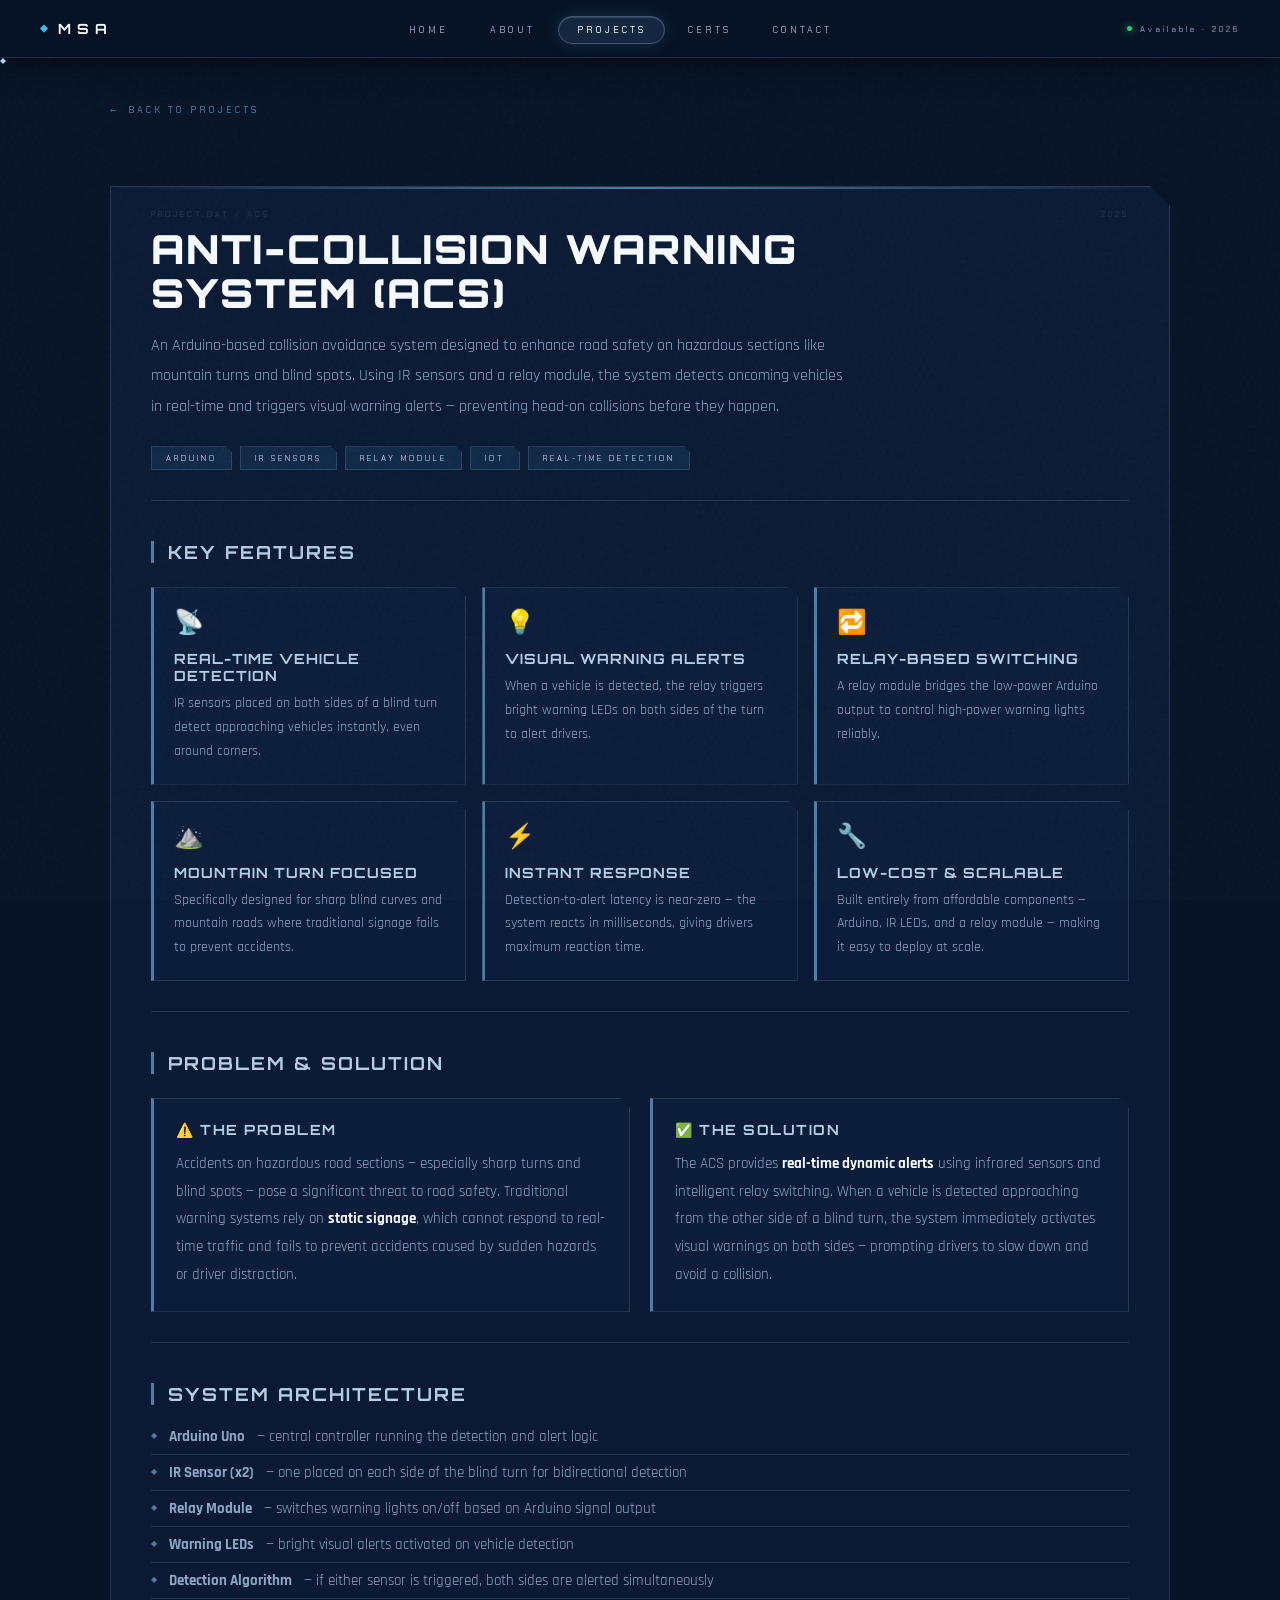
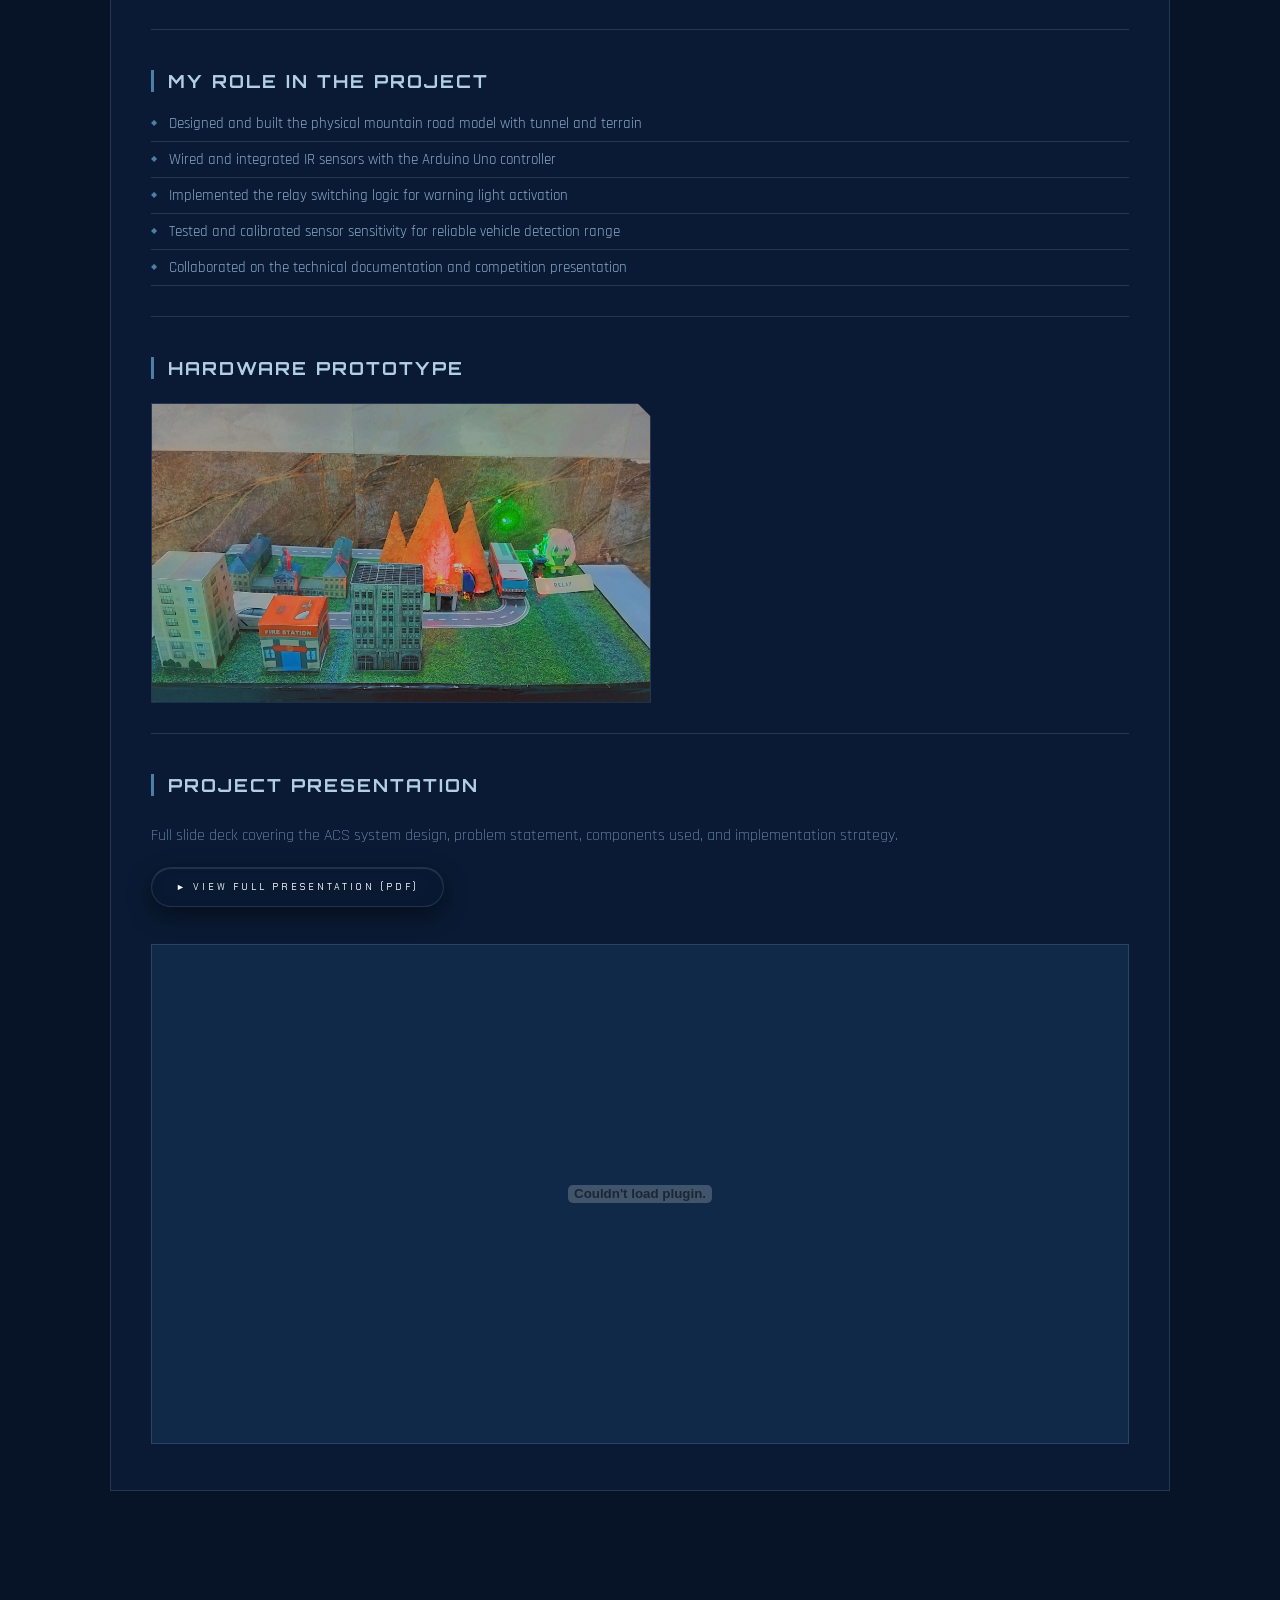
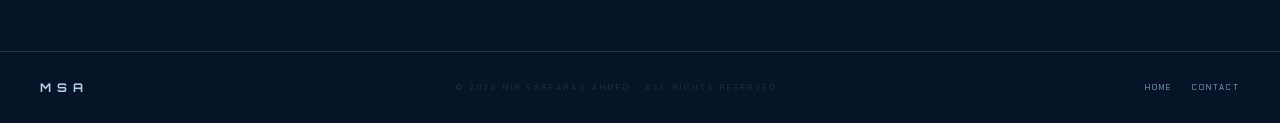
==== commit 02a926b2: "feat: update hero gradient, projects metadata & assets, and mobile UI" ====
--- a/acs-project.html
+++ b/acs-project.html
@@ -27,7 +27,7 @@
     <li><a href="index.html#about">About</a></li>
     <li><a href="index.html#projects" class="active">Projects</a></li>
     <li><a href="index.html#certifications">Certs</a></li>
-    <li><a href="index.html#contact">Contact</a></li>
+    <li><a href="contact.html">Contact</a></li>
   </ul>
   <div class="nav-status">
     <div class="status-dot"></div>Available · 2026
@@ -51,7 +51,7 @@
     <li><a href="index.html#about"><span class="d-num">02</span><span class="d-label">About</span><span class="d-arr">→</span></a></li>
     <li><a href="index.html#projects" class="active"><span class="d-num">03</span><span class="d-label">Projects</span><span class="d-arr">→</span></a></li>
     <li><a href="index.html#certifications"><span class="d-num">04</span><span class="d-label">Certifications</span><span class="d-arr">→</span></a></li>
-    <li><a href="index.html#contact"><span class="d-num">05</span><span class="d-label">Contact</span><span class="d-arr">→</span></a></li>
+    <li><a href="contact.html"><span class="d-num">05</span><span class="d-label">Contact</span><span class="d-arr">→</span></a></li>
   </ul>
   <div class="drawer-footer">
     <div class="drawer-status">
@@ -197,7 +197,7 @@
     <!-- ── PROJECT IMAGE ── -->
     <h2>Hardware Prototype</h2>
     <div class="project-images">
-      <img src="traffic2.jpg" alt="Anti-Collision System Model">
+      <img src="acs-model.jpg" alt="Anti-Collision System Model">
     </div>
 
     <hr>
--- a/style.css
+++ b/style.css
@@ -1,22 +1,27 @@
 /* ════════════════════════════════════════════
-   DESIGN TOKENS
+   DESIGN TOKENS & CINEMATIC THEME
 ════════════════════════════════════════════ */
 :root {
-  --bg:         #0A1931;
-  --bg2:        #0d1f3a;
-  --surface:    #1A3D63;
-  --surface2:   #142d4c;
+  --bg:         #071326;
+  --bg2:        #0a1b35;
+  --surface:    rgba(26, 61, 99, 0.45);
+  --surface2:   rgba(14, 34, 64, 0.55);
   --accent:     #4A7FA7;
   --accent-hi:  #B3CFE5;
+  --accent-cyan:#38bdf8;
   --white:      #F6FAFD;
-  --muted:      #4a6a8a;
-  --dim:        #2a4a6a;
-  --glow:       rgba(74,127,167,0.25);
-  --glow-hi:    rgba(179,207,229,0.12);
+  --muted:      #8aa9c9;
+  --dim:        rgba(179, 207, 229, 0.16);
+  --glow:       rgba(74, 127, 167, 0.32);
+  --glow-hi:    rgba(179, 207, 229, 0.18);
+  --glass-border: rgba(179, 207, 229, 0.14);
+  --glass-border-hover: rgba(179, 207, 229, 0.4);
+  --glass-shadow: 0 16px 36px -10px rgba(0, 0, 0, 0.65);
+  --glass-highlight: rgba(255, 255, 255, 0.12);
 
   --font-display: 'Orbitron', sans-serif;
   --font-ui:      'Chakra Petch', sans-serif;
-  --font-body:    'Rajdhani', sans-serif;
+  --font-body:    'Plus Jakarta Sans', 'Rajdhani', sans-serif;
 }
 
 /* ════════════════════════════════════════════
@@ -31,9 +36,9 @@
   overflow-x: hidden;
   padding-top: 58px;
 }
-::-webkit-scrollbar { width: 2px; }
+::-webkit-scrollbar { width: 4px; }
 ::-webkit-scrollbar-track { background: var(--bg); }
-::-webkit-scrollbar-thumb { background: var(--accent); }
+::-webkit-scrollbar-thumb { background: var(--accent); border-radius: 4px; }
 
 /* noise overlay */
 body::before {
@@ -60,7 +65,7 @@
   transition: left .12s, top .12s;
   clip-path: polygon(10% 0,90% 0,100% 10%,100% 90%,90% 100%,10% 100%,0 90%,0 10%);
 }
-@media (hover: none), (pointer: coarse) {
+@media (hover: none), (pointer: coarse), (max-width: 860px) {
   .c-dot, .c-ring { display: none !important; }
   body, a, button, input, textarea { cursor: auto !important; }
 }
@@ -72,10 +77,11 @@
   position: fixed; top: 0; left: 0; right: 0; z-index: 500;
   display: flex; align-items: center; justify-content: space-between;
   padding: 0 40px; height: 58px;
-  background: rgba(10,25,49,0.94);
-  border-bottom: 1px solid var(--dim);
-  backdrop-filter: blur(16px);
-  -webkit-backdrop-filter: blur(16px);
+  background: rgba(7, 19, 38, 0.78);
+  border-bottom: 1px solid var(--glass-border);
+  box-shadow: 0 8px 32px rgba(0, 0, 0, 0.45);
+  backdrop-filter: blur(20px);
+  -webkit-backdrop-filter: blur(20px);
 }
 .nav-logo {
   font-family: var(--font-display);
@@ -86,24 +92,27 @@
 .nav-logo::before {
   content: '';
   display: block; width: 8px; height: 8px;
-  background: var(--accent);
+  background: var(--accent-cyan);
   clip-path: polygon(50% 0,100% 50%,50% 100%,0 50%);
   animation: pulse-dot 2s ease-in-out infinite;
+  box-shadow: 0 0 10px var(--accent-cyan);
 }
 .nav-links {
-  display: flex; gap: 2px; list-style: none;
+  display: flex; gap: 4px; list-style: none;
 }
 .nav-links a {
   font-family: var(--font-ui); font-size: 9px; letter-spacing: 3px;
   text-transform: uppercase; color: var(--muted); text-decoration: none;
-  padding: 7px 16px; border: 1px solid transparent;
-  transition: all .2s;
+  padding: 7px 18px; border: 1px solid transparent;
+  border-radius: 9999px;
+  transition: all .25s ease;
 }
 .nav-links a:hover,
 .nav-links a.active {
-  color: var(--accent-hi);
-  border-color: var(--dim);
-  background: rgba(74,127,167,0.08);
+  color: var(--white);
+  border-color: rgba(179, 207, 229, 0.28);
+  background: rgba(74, 127, 167, 0.2);
+  box-shadow: 0 0 16px rgba(74, 127, 167, 0.25), inset 0 1px 1px rgba(255, 255, 255, 0.15);
 }
 .nav-status {
   font-family: var(--font-ui); font-size: 8px; letter-spacing: 3px;
@@ -289,22 +298,67 @@
 }
 
 /* ════════════════════════════════════════════
-   SECTION BASE
+   SECTION BASE & AMBIENT AURORAS
 ════════════════════════════════════════════ */
 .section {
   position: relative;
   min-height: 100vh;
   padding: 80px 40px;
   border-bottom: 1px solid var(--dim);
-}
-#about  { background: var(--bg2); }
+  overflow: hidden;
+}
+#about   { background: var(--bg2); }
 #contact { background: var(--bg2); }
 
-/* section corner labels */
+/* Ambient Aurora Glow Orbs */
+.section-aurora {
+  position: absolute;
+  border-radius: 50%;
+  filter: blur(85px);
+  pointer-events: none;
+  z-index: 0;
+  animation: section-aurora-breathe 8s ease-in-out infinite alternate;
+}
+@keyframes section-aurora-breathe {
+  0%   { transform: scale(0.92); opacity: 0.45; }
+  100% { transform: scale(1.12); opacity: 0.85; }
+}
+.hero-aurora {
+  top: 15%; right: 5%;
+  width: 55vw; max-width: 650px; height: 50vh;
+  background: radial-gradient(circle, rgba(74, 127, 167, 0.28) 0%, rgba(56, 189, 248, 0.12) 40%, transparent 70%);
+}
+.about-aurora {
+  top: 25%; left: -6%;
+  width: 50vw; max-width: 600px; height: 45vh;
+  background: radial-gradient(circle, rgba(74, 127, 167, 0.22) 0%, rgba(56, 189, 248, 0.1) 45%, transparent 70%);
+  animation-delay: -3s;
+}
+.projects-aurora {
+  top: 20%; right: -5%;
+  width: 55vw; max-width: 700px; height: 50vh;
+  background: radial-gradient(circle, rgba(56, 189, 248, 0.18) 0%, rgba(74, 127, 167, 0.15) 40%, transparent 70%);
+  animation-delay: -5s;
+}
+.certs-aurora {
+  top: 30%; left: 20%;
+  width: 60vw; max-width: 800px; height: 55vh;
+  background: radial-gradient(circle, rgba(74, 127, 167, 0.24) 0%, rgba(144, 202, 249, 0.12) 45%, transparent 70%);
+  animation-delay: -2s;
+}
+.contact-aurora {
+  top: 25%; right: 10%;
+  width: 55vw; max-width: 650px; height: 50vh;
+  background: radial-gradient(circle, rgba(74, 127, 167, 0.25) 0%, rgba(56, 189, 248, 0.12) 45%, transparent 70%);
+  animation-delay: -4s;
+}
+
+/* Section corner labels */
 .sc {
   position: absolute;
   font-family: var(--font-ui); font-size: 8px; letter-spacing: 3px;
   color: var(--dim); text-transform: uppercase;
+  z-index: 2;
 }
 .sc-tl { top: 22px; left: 40px; }
 .sc-tr { top: 22px; right: 40px; }
@@ -312,10 +366,10 @@
 .sc-br { bottom: 22px; right: 40px; text-align: right; }
 
 /* utility */
-.accent { color: var(--accent); }
+.accent { color: var(--accent-cyan); }
 
 /* ════════════════════════════════════════════
-   ANIMATIONS
+   ANIMATIONS & SCROLL REVEALS
 ════════════════════════════════════════════ */
 @keyframes pulse-dot {
   0%,100% { opacity:1; transform:scale(1); }
@@ -338,14 +392,18 @@
 }
 @keyframes blink { 50% { opacity:0; } }
 
-/* reveal */
+/* reveal: Smooth staggered elevation */
 .reveal {
-  opacity: 0; transform: translateY(24px);
-  transition: opacity .8s ease, transform .8s ease;
+  opacity: 0;
+  transform: translateY(28px);
+  transition: opacity 0.75s cubic-bezier(0.16, 1, 0.3, 1), transform 0.75s cubic-bezier(0.16, 1, 0.3, 1);
+  will-change: opacity, transform;
 }
 .reveal-left {
-  opacity: 0; transform: translateX(-28px);
-  transition: opacity .8s ease, transform .8s ease;
+  opacity: 0;
+  transform: translateX(-32px);
+  transition: opacity 0.75s cubic-bezier(0.16, 1, 0.3, 1), transform 0.75s cubic-bezier(0.16, 1, 0.3, 1);
+  will-change: opacity, transform;
 }
 .reveal.visible,
 .reveal-left.visible { opacity:1; transform:none; }
@@ -358,13 +416,14 @@
   background-image: radial-gradient(circle, var(--dim) 1px, transparent 1px);
   background-size: 40px 40px;
   mask-image: radial-gradient(ellipse 80% 80% at 50% 50%, black 30%, transparent 100%);
+  -webkit-mask-image: radial-gradient(ellipse 80% 80% at 50% 50%, black 30%, transparent 100%);
 }
 .scan-line {
   position: absolute; left: 0; right: 0; height: 1px; z-index: 1;
-  background: linear-gradient(90deg, transparent, var(--accent), transparent);
+  background: linear-gradient(90deg, transparent, var(--accent-cyan), transparent);
   animation: scan 7s linear infinite;
 }
-.hex-bg { position: absolute; inset: 0; z-index: 0; overflow: hidden; }
+.hex-bg { position: absolute; inset: 0; z-index: 0; overflow: hidden; pointer-events: none; }
 .hex {
   position: absolute;
   border: 1px solid var(--dim);
@@ -389,25 +448,45 @@
 .hero-tag {
   display: inline-flex; align-items: center; gap: 10px;
   font-family: var(--font-ui); font-size: 8px; letter-spacing: 4px;
-  text-transform: uppercase; color: var(--accent);
-  border: 1px solid var(--dim); padding: 6px 14px;
-  margin-bottom: 28px;
-  clip-path: polygon(0 0, calc(100% - 8px) 0, 100% 8px, 100% 100%, 0 100%);
-}
-.hero-tag::before { content:'►'; font-size:6px; }
-
+  text-transform: uppercase; color: var(--accent-hi);
+  padding: 6px 16px; margin-bottom: 24px;
+  background: rgba(10, 25, 49, 0.7);
+  border: 1px solid var(--glass-border);
+  border-radius: 9999px;
+  backdrop-filter: blur(12px);
+  -webkit-backdrop-filter: blur(12px);
+  box-shadow: 0 4px 14px rgba(0, 0, 0, 0.35), inset 0 1px 1px rgba(255, 255, 255, 0.12);
+  width: fit-content;
+}
+.hero-tag::before { content: '►'; font-size: 6px; color: var(--accent-cyan); }
+
+/* Metallic Glowing Hero Name */
 .hero-name {
   font-family: var(--font-display);
   font-size: clamp(42px, 6.5vw, 82px);
-  font-weight: 900; line-height: .9;
+  font-weight: 900; line-height: .92;
   letter-spacing: 3px; text-transform: uppercase;
 }
-.hero-name .ln1 { display:block; color: var(--white); }
-.hero-name .ln2 { display:block; color: var(--accent); }
+.hero-name .ln1 {
+  display: block;
+  background: linear-gradient(180deg, #FFFFFF 0%, #E2EDF8 60%, rgba(179, 207, 229, 0.85) 100%);
+  -webkit-background-clip: text;
+  -webkit-text-fill-color: transparent;
+  filter: drop-shadow(0 0 20px rgba(179, 207, 229, 0.28));
+}
+.hero-name .ln2 {
+  display: block;
+  background: linear-gradient(180deg, #B3CFE5 0%, #689ec4 45%, #38bdf8 100%);
+  -webkit-background-clip: text;
+  -webkit-text-fill-color: transparent;
+  filter: drop-shadow(0 0 24px rgba(56, 189, 248, 0.35));
+}
 .hero-name .ln3 {
-  display:block;
-  -webkit-text-stroke: 1px var(--muted);
-  color: transparent;
+  display: block;
+  background: linear-gradient(180deg, #38bdf8 0%, #0ea5e9 50%, #0284c7 100%);
+  -webkit-background-clip: text;
+  -webkit-text-fill-color: transparent;
+  filter: drop-shadow(0 0 24px rgba(56, 189, 248, 0.42));
 }
 .hero-role {
   margin-top: 22px;
@@ -415,92 +494,126 @@
   letter-spacing: 4px; color: var(--accent-hi); text-transform: uppercase;
   display: flex; align-items: center; gap: 12px;
 }
-.hero-role::before { content:''; width:20px; height:1px; background:var(--accent); }
+.hero-role::before { content:''; width:24px; height:1px; background:var(--accent-cyan); }
 .hero-bio {
   margin-top: 18px;
   font-family: var(--font-body); font-size: 16px;
   line-height: 1.9; color: var(--muted); max-width: 440px;
-  border-left: 2px solid var(--surface); padding-left: 16px;
-}
-.hero-bio strong { color: var(--accent-hi); }
-.hero-actions { margin-top: 34px; display: flex; gap: 10px; flex-wrap: wrap; }
-
-/* BUTTONS */
+  border-left: 2px solid var(--accent); padding-left: 16px;
+}
+.hero-bio strong { color: var(--white); }
+.hero-actions { margin-top: 34px; display: flex; gap: 12px; flex-wrap: wrap; }
+
+.hero-action-pill {
+  box-shadow: 0 10px 28px -6px rgba(0, 0, 0, 0.65), inset 0 1px 1px rgba(255, 255, 255, 0.18);
+}
+
+/* BUTTONS FALLBACK */
 .btn {
   font-family: var(--font-ui); font-size: 9px; letter-spacing: 3px;
   text-transform: uppercase; text-decoration: none;
   padding: 13px 24px; cursor: pointer;
   display: inline-flex; align-items: center; gap: 8px;
-  border: none; transition: all .25s;
-  background: var(--accent); color: var(--bg);
-  clip-path: polygon(0 0, calc(100% - 10px) 0, 100% 10px, 100% 100%, 10px 100%, 0 calc(100% - 10px));
+  border: 1px solid var(--glass-border); transition: all .25s;
+  background: rgba(10, 25, 49, 0.7); color: var(--white);
+  border-radius: 9999px;
+  backdrop-filter: blur(14px);
+  -webkit-backdrop-filter: blur(14px);
+  box-shadow: 0 8px 24px rgba(0, 0, 0, 0.45), inset 0 1px 1px rgba(255, 255, 255, 0.12);
 }
 .btn:hover,
 .btn-primary:hover {
-  background: var(--accent-hi);
-  box-shadow: 0 0 20px var(--glow);
+  background: rgba(74, 127, 167, 0.25);
+  border-color: var(--accent-hi);
+  box-shadow: 0 12px 30px rgba(0, 0, 0, 0.65), 0 0 20px var(--glow);
 }
 .btn-primary {
-  background: var(--accent); color: var(--bg);
-  clip-path: polygon(0 0, calc(100% - 10px) 0, 100% 10px, 100% 100%, 10px 100%, 0 calc(100% - 10px));
+  background: rgba(10, 25, 49, 0.7); color: var(--white);
 }
 .btn-ghost {
-  background: var(--accent); color: var(--bg);
-  clip-path: polygon(0 0, calc(100% - 10px) 0, 100% 10px, 100% 100%, 10px 100%, 0 calc(100% - 10px));
+  background: transparent; color: var(--accent-hi);
+  border-color: var(--dim);
 }
 .btn-ghost:hover {
-  background: var(--accent-hi);
-  box-shadow: 0 0 20px var(--glow);
-}
-
-/* HERO PROFILE PANEL */
+  background: rgba(74, 127, 167, 0.15);
+  border-color: var(--accent);
+}
+
+/* HERO PROFILE PANEL (Frosted Glass Card) */
 .hero-panel {
-  background: var(--surface2);
-  border: 1px solid var(--dim);
-  clip-path: polygon(0 0, calc(100% - 22px) 0, 100% 22px, 100% 100%, 22px 100%, 0 calc(100% - 22px));
+  background: rgba(13, 31, 58, 0.65);
+  border: 1px solid var(--glass-border);
+  border-radius: 20px;
   position: relative;
+  overflow: hidden;
+  backdrop-filter: blur(16px);
+  -webkit-backdrop-filter: blur(16px);
+  box-shadow: 0 20px 48px -10px rgba(0, 0, 0, 0.7), inset 0 1px 1px rgba(255, 255, 255, 0.12);
+  transition: transform 0.25s ease-out, border-color 0.25s, box-shadow 0.25s;
+}
+.hero-panel:hover {
+  border-color: var(--glass-border-hover);
+  box-shadow: 0 26px 58px -8px rgba(0, 0, 0, 0.8), 0 0 24px rgba(74, 127, 167, 0.25);
 }
 .hero-panel::before {
   content:'';
   position:absolute; top:0; left:0; right:0; height:2px;
-  background: linear-gradient(90deg, transparent, var(--accent), transparent);
+  background: linear-gradient(90deg, transparent, var(--accent-cyan), transparent);
+  opacity: 0.8;
 }
 .panel-header {
   padding: 12px 18px; border-bottom: 1px solid var(--dim);
   display: flex; align-items:center; justify-content:space-between;
 }
-.panel-title { font-family:var(--font-ui); font-size:8px; letter-spacing:4px; color:var(--accent); text-transform:uppercase; }
-.panel-id    { font-family:var(--font-ui); font-size:8px; color:var(--dim); }
+.panel-title { font-family:var(--font-ui); font-size:8px; letter-spacing:4px; color:var(--accent-hi); text-transform:uppercase; }
+.panel-id    { font-family:var(--font-ui); font-size:8px; color:var(--muted); }
 .panel-photo { width:100%; aspect-ratio:1/1; position:relative; background:var(--bg2); overflow:hidden; }
-.panel-photo img { width:100%; height:100%; object-fit:cover; filter:saturate(.8) brightness(.9); display:block; }
-.panel-photo-overlay { position:absolute; inset:0; background:linear-gradient(180deg, transparent 50%, var(--surface2)); }
-.photo-corner { position:absolute; width:18px; height:18px; border-color:var(--accent); border-style:solid; z-index:2; }
-.photo-corner.tl { top:8px;left:8px;   border-width:2px 0 0 2px; }
-.photo-corner.tr { top:8px;right:8px;  border-width:2px 2px 0 0; }
-.photo-corner.bl { bottom:8px;left:8px;  border-width:0 0 2px 2px; }
-.photo-corner.br { bottom:8px;right:8px; border-width:0 2px 2px 0; }
-.panel-stats { display:grid; grid-template-columns:repeat(3,1fr); border-top:1px solid var(--dim); }
+.panel-photo img { width:100%; height:100%; object-fit:cover; filter:saturate(.85) brightness(.92); display:block; }
+.panel-photo-overlay { position:absolute; inset:0; background:linear-gradient(180deg, transparent 50%, rgba(13, 31, 58, 0.9)); }
+.photo-corner { position:absolute; width:18px; height:18px; border-color:var(--accent-cyan); border-style:solid; z-index:2; }
+.photo-corner.tl { top:10px;left:10px;   border-width:2px 0 0 2px; }
+.photo-corner.tr { top:10px;right:10px;  border-width:2px 2px 0 0; }
+.photo-corner.bl { bottom:10px;left:10px;  border-width:0 0 2px 2px; }
+.photo-corner.br { bottom:10px;right:10px; border-width:0 2px 2px 0; }
+.panel-stats { display:grid; grid-template-columns:repeat(3,1fr); border-top:1px solid var(--dim); background: rgba(7, 19, 38, 0.5); }
 .p-stat { padding:14px; border-right:1px solid var(--dim); text-align:center; }
 .p-stat:last-child { border-right:none; }
-.p-stat-val { font-family:var(--font-display); font-size:20px; color:var(--accent-hi); font-weight:700; }
+.p-stat-val { font-family:var(--font-display); font-size:20px; color:var(--white); font-weight:700; text-shadow: 0 0 10px rgba(179, 207, 229, 0.3); }
 .p-stat-key { font-family:var(--font-ui); font-size:7px; letter-spacing:2px; color:var(--muted); text-transform:uppercase; margin-top:2px; }
 
 /* TICKER */
 .ticker-bar {
-  position: absolute; bottom:0; left:0; right:0;
-  height: 32px; background: var(--surface2);
+  position: absolute; bottom: 0; left: 0; right: 0;
+  height: 34px; background: rgba(7, 19, 38, 0.85);
   border-top: 1px solid var(--dim); overflow: hidden;
   display: flex; align-items: center; z-index: 2;
+  backdrop-filter: blur(12px);
+  -webkit-backdrop-filter: blur(12px);
+  pointer-events: none;
 }
 .ticker-track {
-  display:flex; white-space:nowrap;
-  animation: ticker 24s linear infinite;
-}
-.ticker-track span {
-  font-family:var(--font-ui); font-size:8px; letter-spacing:4px;
-  text-transform:uppercase; color:var(--muted); padding:0 28px;
-}
-.ticker-track span::after { content:' ◆ '; color:var(--accent); }
+  display: flex;
+  width: max-content;
+  will-change: transform;
+  animation: ticker 48s linear infinite;
+}
+.ticker-group {
+  display: flex;
+  align-items: center;
+  flex-shrink: 0;
+  white-space: nowrap;
+}
+.ticker-group span {
+  font-family: var(--font-ui); font-size: 8px; letter-spacing: 4px;
+  text-transform: uppercase; color: var(--muted); padding: 0 24px;
+  display: inline-flex; align-items: center;
+}
+.ticker-group span::after {
+  content: '◆';
+  color: var(--accent);
+  margin-left: 24px;
+  font-size: 8px;
+}
 
 /* ════════════════════════════════════════════
    ABOUT
@@ -522,109 +635,162 @@
 
 /* reusable section tag / title */
 .section-tag {
-  font-family:var(--font-ui); font-size:8px; letter-spacing:4px;
-  text-transform:uppercase; color:var(--accent);
-  display:flex; align-items:center; gap:10px; margin-bottom:18px;
-}
-.section-tag::before { content:''; width:18px; height:1px; background:var(--accent); }
+  font-family: var(--font-ui);
+  font-size: 8px;
+  letter-spacing: 4px;
+  text-transform: uppercase;
+  color: var(--accent-hi);
+  display: inline-flex;
+  align-items: center;
+  gap: 10px;
+  margin-bottom: 20px;
+  padding: 6px 16px;
+  background: rgba(10, 25, 49, 0.65);
+  border: 1px solid var(--glass-border);
+  border-radius: 9999px;
+  backdrop-filter: blur(12px);
+  -webkit-backdrop-filter: blur(12px);
+  box-shadow: 0 4px 14px rgba(0, 0, 0, 0.35), inset 0 1px 1px rgba(255, 255, 255, 0.12);
+  width: fit-content;
+}
+.section-tag::before {
+  content: '✦';
+  font-size: 9px;
+  color: var(--accent-cyan);
+  width: auto;
+  height: auto;
+  background: transparent;
+}
 .section-title {
-  font-family:var(--font-display);
-  font-size: clamp(36px,5vw,64px);
-  font-weight:900; letter-spacing:2px;
-  text-transform:uppercase; line-height:.9;
+  font-family: var(--font-display);
+  font-size: clamp(36px, 5vw, 64px);
+  font-weight: 900;
+  letter-spacing: 2px;
+  text-transform: uppercase;
+  line-height: .95;
+  background: linear-gradient(180deg, #FFFFFF 0%, #B3CFE5 70%, rgba(179, 207, 229, 0.75) 100%);
+  -webkit-background-clip: text;
+  -webkit-text-fill-color: transparent;
+  filter: drop-shadow(0 0 18px rgba(179, 207, 229, 0.22));
 }
 .section-title .ghost-txt {
-  display:block;
-  -webkit-text-stroke:1px var(--dim); color:transparent;
-  font-size:.52em; letter-spacing:4px;
+  display: block;
+  -webkit-text-stroke: 1.5px rgba(179, 207, 229, 0.35);
+  color: transparent;
+  background: linear-gradient(180deg, rgba(179, 207, 229, 0.2) 0%, transparent 80%);
+  -webkit-background-clip: text;
+  font-size: .52em;
+  letter-spacing: 4px;
 }
 .about-desc {
-  margin-top:26px;
-  font-size:16px; line-height:1.95; color:var(--muted);
-  font-weight:300;
-}
-.about-desc strong { color:var(--accent-hi); font-weight:500; }
+  margin-top: 26px;
+  font-size: 16px;
+  line-height: 1.95;
+  color: var(--muted);
+  font-weight: 300;
+}
+.about-desc strong { color: var(--white); font-weight: 600; text-shadow: 0 0 10px rgba(179, 207, 229, 0.2); }
 
 /* achievements */
-.ach-list { margin-top:30px; }
+.ach-list { margin-top: 30px; }
 .ach-item {
-  display:flex; align-items:flex-start; gap:14px;
-  padding:12px 0; border-bottom:1px solid var(--dim);
-}
-.ach-item:first-child { border-top:1px solid var(--dim); }
+  display: flex; align-items: flex-start; gap: 14px;
+  padding: 14px 16px; border-bottom: 1px solid var(--dim);
+  border-radius: 10px;
+  transition: all .25s ease;
+}
+.ach-item:first-child { border-top: 1px solid var(--dim); }
+.ach-item:hover {
+  background: rgba(74, 127, 167, 0.08);
+  border-color: rgba(179, 207, 229, 0.25);
+  transform: translateX(4px);
+}
 .ach-icon {
-  width:28px; height:28px; flex-shrink:0;
-  background:var(--surface2); border:1px solid var(--dim);
-  display:flex; align-items:center; justify-content:center;
-  font-size:10px; color:var(--accent);
-  clip-path:polygon(50% 0,100% 25%,100% 75%,50% 100%,0 75%,0 25%);
+  width: 32px; height: 32px; flex-shrink: 0;
+  background: rgba(10, 25, 49, 0.7);
+  border: 1px solid var(--glass-border);
+  display: flex; align-items: center; justify-content: center;
+  font-size: 11px; color: var(--accent-cyan);
+  border-radius: 50%;
+  box-shadow: 0 4px 12px rgba(0, 0, 0, 0.35);
 }
 .ach-text {
-  font-family:var(--font-ui); font-size:11px; color:var(--accent-hi); line-height:1.7;
-}
-.ach-text small { display:block; color:var(--muted); font-size:9px; margin-top:2px; }
-
-/* ── TECH MATRIX (Tech Stack Cards) ─────────── */
+  font-family: var(--font-ui); font-size: 11px; color: var(--accent-hi); line-height: 1.7;
+}
+.ach-text small { display: block; color: var(--muted); font-size: 9px; margin-top: 2px; }
+
+/* ── TECH MATRIX (Frosted Glass Stack Cards) ─── */
 .tech-matrix {
   display: flex;
   flex-direction: column;
-  gap: 8px;
+  gap: 10px;
   margin-top: 6px;
 }
 .tech-node {
-  background: var(--surface2);
-  border: 1px solid var(--dim);
-  border-left: 3px solid var(--accent);
-  padding: 10px 14px;
+  background: rgba(13, 31, 58, 0.55);
+  border: 1px solid var(--glass-border);
+  border-radius: 14px;
+  padding: 12px 18px;
   display: flex;
   align-items: center;
   justify-content: space-between;
-  gap: 12px;
+  gap: 14px;
   position: relative;
-  clip-path: polygon(0 0, calc(100% - 8px) 0, 100% 8px, 100% 100%, 0 100%);
-  transition: all .25s ease;
+  backdrop-filter: blur(14px);
+  -webkit-backdrop-filter: blur(14px);
+  box-shadow: 0 6px 20px -4px rgba(0, 0, 0, 0.45), inset 0 1px 1px rgba(255, 255, 255, 0.08);
+  transition: transform 0.2s ease-out, border-color 0.25s, box-shadow 0.25s, background 0.25s;
+  will-change: transform;
+  overflow: hidden;
 }
 .tech-node::before {
   content: '';
   position: absolute;
   top: 0; left: 0; right: 0; height: 1px;
-  background: linear-gradient(90deg, var(--accent), transparent);
-  opacity: 0.6;
+  background: linear-gradient(90deg, transparent, var(--accent-cyan), transparent);
+  opacity: 0.7;
 }
 .tech-node:hover {
-  background: rgba(74, 127, 167, 0.12);
-  border-color: var(--accent);
-  transform: translateX(4px);
-  box-shadow: 0 0 16px rgba(74, 127, 167, 0.18);
+  background: rgba(26, 61, 99, 0.38);
+  border-color: var(--glass-border-hover);
+  box-shadow: 0 14px 32px -6px rgba(0, 0, 0, 0.65), 0 0 22px rgba(74, 127, 167, 0.3), inset 0 1px 1px rgba(255, 255, 255, 0.2);
 }
 .node-main {
   display: flex;
   align-items: center;
-  gap: 12px;
+  gap: 14px;
 }
 .node-symbol {
-  width: 32px;
-  height: 32px;
+  width: 42px;
+  height: 42px;
   flex-shrink: 0;
-  background: var(--bg);
-  border: 1px solid var(--dim);
+  background: rgba(10, 25, 49, 0.8);
+  border: 1px solid var(--glass-border);
+  border-radius: 10px;
   display: flex;
   align-items: center;
   justify-content: center;
-  font-family: var(--font-ui);
-  font-size: 10px;
-  font-weight: 700;
-  letter-spacing: 1px;
-  text-transform: uppercase;
-  color: var(--accent);
-  clip-path: polygon(50% 0, 100% 25%, 100% 75%, 50% 100%, 0 75%, 0 25%);
   transition: all .25s ease;
+  padding: 8px;
+  box-shadow: 0 4px 12px rgba(0, 0, 0, 0.3);
+  clip-path: none;
+}
+.node-icon {
+  width: 24px;
+  height: 24px;
+  max-width: 100%;
+  max-height: 100%;
+  object-fit: contain;
+  display: block;
+  transition: transform .25s ease;
 }
 .tech-node:hover .node-symbol {
-  background: var(--accent);
-  color: var(--bg);
+  background: rgba(74, 127, 167, 0.25);
   border-color: var(--accent-hi);
-  box-shadow: 0 0 10px var(--glow);
+  box-shadow: 0 0 16px var(--glow);
+}
+.tech-node:hover .node-icon {
+  transform: scale(1.18);
 }
 .node-info {
   display: flex;
@@ -643,123 +809,167 @@
   font-size: 12px;
   color: var(--muted);
   letter-spacing: 0.5px;
-  margin-top: 1px;
+  margin-top: 2px;
 }
 .node-badge {
   font-family: var(--font-ui);
   font-size: 7.5px;
   letter-spacing: 2px;
   text-transform: uppercase;
-  padding: 4px 10px;
-  background: rgba(10, 25, 49, 0.85);
-  border: 1px solid var(--dim);
+  padding: 5px 12px;
+  background: rgba(10, 25, 49, 0.75);
+  border: 1px solid var(--glass-border);
+  border-radius: 9999px;
   color: var(--accent-hi);
-  clip-path: polygon(0 0, calc(100% - 5px) 0, 100% 5px, 100% 100%, 0 100%);
   flex-shrink: 0;
   transition: all .2s;
+  backdrop-filter: blur(10px);
+  clip-path: none;
 }
 .tech-node:hover .node-badge {
-  border-color: var(--accent);
+  border-color: var(--accent-cyan);
   color: var(--white);
-  background: var(--surface);
-}
-
-/* terminal */
+  background: rgba(74, 127, 167, 0.3);
+  box-shadow: 0 0 12px rgba(56, 189, 248, 0.3);
+}
+
+/* terminal (Frosted Glass Window) */
 .terminal {
   margin-top: 34px;
-  background:var(--bg); border:1px solid var(--dim); padding:16px;
-  clip-path:polygon(0 0, calc(100% - 10px) 0, 100% 10px, 100% 100%, 0 100%);
-}
-.terminal-dots { display:flex; gap:5px; margin-bottom:12px; }
-.td-red    { width:7px;height:7px;border-radius:50%;background:#e74c3c;display:block; }
-.td-yellow { width:7px;height:7px;border-radius:50%;background:#f1c40f;display:block; }
-.td-green  { width:7px;height:7px;border-radius:50%;background:#2ecc71;display:block; }
-.terminal-body { font-family:var(--font-ui); font-size:10px; line-height:2; color:var(--muted); }
-.t-cmd  { color:var(--accent); }
-.t-sha  { color:var(--accent-hi); }
-.t-hi   { color:var(--accent-hi); }
+  background: rgba(7, 19, 38, 0.75);
+  border: 1px solid var(--glass-border);
+  border-radius: 16px;
+  padding: 18px 20px;
+  backdrop-filter: blur(16px);
+  -webkit-backdrop-filter: blur(16px);
+  box-shadow: 0 16px 36px -8px rgba(0, 0, 0, 0.7), inset 0 1px 1px rgba(255, 255, 255, 0.1);
+  clip-path: none;
+  transition: transform 0.25s ease-out, box-shadow 0.25s, border-color 0.25s;
+}
+.terminal:hover {
+  border-color: var(--glass-border-hover);
+  box-shadow: 0 20px 42px -6px rgba(0, 0, 0, 0.8), 0 0 20px rgba(74, 127, 167, 0.2);
+}
+.terminal-dots { display: flex; gap: 7px; margin-bottom: 14px; }
+.td-red    { width: 8px; height: 8px; border-radius: 50%; background: #e74c3c; display: block; box-shadow: 0 0 8px rgba(231, 76, 60, 0.5); }
+.td-yellow { width: 8px; height: 8px; border-radius: 50%; background: #f1c40f; display: block; box-shadow: 0 0 8px rgba(241, 196, 15, 0.5); }
+.td-green  { width: 8px; height: 8px; border-radius: 50%; background: #2ecc71; display: block; box-shadow: 0 0 8px rgba(46, 204, 113, 0.5); }
+.terminal-body { font-family: var(--font-ui); font-size: 10px; line-height: 2.1; color: var(--muted); }
+.t-cmd  { color: var(--accent-cyan); }
+.t-sha  { color: var(--accent-hi); }
+.t-hi   { color: var(--white); }
 .t-cursor {
-  display:inline-block; width:7px; height:12px;
-  background:var(--accent); vertical-align:middle;
-  animation:blink 1s step-end infinite;
+  display: inline-block; width: 7px; height: 12px;
+  background: var(--accent-cyan); vertical-align: middle;
+  animation: blink 1s step-end infinite;
+  box-shadow: 0 0 8px var(--accent-cyan);
 }
 
 /* ════════════════════════════════════════════
-   PROJECTS
+   PROJECTS (Floating Glass Cards)
 ════════════════════════════════════════════ */
 .projects-head {
-  display:flex; justify-content:space-between; align-items:flex-end;
-  max-width:1140px; margin:0 auto 50px;
+  display: flex; justify-content: space-between; align-items: flex-end;
+  max-width: 1140px; margin: 0 auto 40px;
 }
 .proj-count {
-  font-family:var(--font-ui); font-size:8px; letter-spacing:3px;
-  color:var(--muted); text-align:right; line-height:2;
-}
-.proj-count span { color:var(--dim); }
-.proj-table { max-width:1140px; margin:0 auto; }
+  font-family: var(--font-ui); font-size: 8px; letter-spacing: 3px;
+  color: var(--muted); text-align: right; line-height: 2;
+}
+.proj-count span { color: var(--dim); }
+.proj-table { max-width: 1140px; margin: 0 auto; display: flex; flex-direction: column; gap: 10px; }
 
 .proj-row {
-  display:grid; grid-template-columns:56px 1fr 200px 80px 44px;
-  align-items:center; gap:20px;
-  padding:20px 0; border-top:1px solid var(--dim);
-  cursor:pointer; position:relative; transition:background .2s;
-}
-.proj-row:last-child { border-bottom:1px solid var(--dim); }
+  display: grid; grid-template-columns: 56px 1fr auto 70px 40px;
+  align-items: center; gap: 20px;
+  padding: 18px 22px;
+  background: rgba(13, 31, 58, 0.45);
+  border: 1px solid var(--glass-border);
+  border-radius: 14px;
+  backdrop-filter: blur(14px);
+  -webkit-backdrop-filter: blur(14px);
+  box-shadow: 0 6px 20px -4px rgba(0, 0, 0, 0.4), inset 0 1px 1px rgba(255, 255, 255, 0.08);
+  cursor: pointer; position: relative;
+  transition: all .25s cubic-bezier(0.16, 1, 0.3, 1);
+  overflow: hidden;
+}
 .proj-row::before {
-  content:''; position:absolute; left:0; bottom:-1px; right:0;
-  height:1px; background:linear-gradient(90deg, var(--accent), transparent);
-  transform:scaleX(0); transform-origin:left; transition:transform .4s;
-}
-.proj-row:hover::before { transform:scaleX(1); }
-.proj-row:hover { background:rgba(74,127,167,0.04); }
-.proj-row:hover .p-idx   { color:var(--accent); }
-.proj-row:hover .p-title { color:var(--accent-hi); }
-.proj-row:hover .p-arrow { transform:translateX(4px); color:var(--accent-hi); }
-.proj-coming { opacity:.45; cursor:default; pointer-events:none; }
-
-.p-idx   { font-family:var(--font-display); font-size:11px; color:var(--dim); letter-spacing:2px; transition:color .2s; }
-.p-title { font-family:var(--font-display); font-size:clamp(18px,2.5vw,30px); letter-spacing:2px; text-transform:uppercase; transition:color .2s; }
-.p-tags  { display:flex; gap:6px; flex-wrap:wrap; }
+  content: ''; position: absolute; left: 0; bottom: 0; right: 0;
+  height: 2px; background: linear-gradient(90deg, var(--accent-cyan), transparent);
+  transform: scaleX(0); transform-origin: left; transition: transform .4s cubic-bezier(0.16, 1, 0.3, 1);
+}
+.proj-row:hover::before { transform: scaleX(1); }
+.proj-row:hover {
+  background: rgba(26, 61, 99, 0.42);
+  border-color: var(--glass-border-hover);
+  box-shadow: 0 12px 28px -6px rgba(0, 0, 0, 0.6), 0 0 20px rgba(74, 127, 167, 0.25), inset 0 1px 1px rgba(255, 255, 255, 0.16);
+  transform: translateY(-2px);
+}
+.proj-row:hover .p-idx   { color: var(--accent-cyan); }
+.proj-row:hover .p-title { color: var(--white); text-shadow: 0 0 12px rgba(179, 207, 229, 0.4); }
+.proj-row:hover .p-arrow { transform: translateX(4px); color: var(--accent-hi); }
+.proj-coming { opacity: .45; cursor: default; pointer-events: none; }
+
+.p-idx   { font-family: var(--font-display); font-size: 11px; color: var(--muted); letter-spacing: 2px; transition: color .2s; }
+.p-title { font-family: var(--font-display); font-size: clamp(18px, 2.5vw, 26px); letter-spacing: 1.5px; text-transform: uppercase; color: var(--accent-hi); transition: all .2s; }
+.p-tags  { display: flex; gap: 6px; flex-wrap: wrap; justify-content: flex-end; }
 .p-tag {
-  font-family:var(--font-ui); font-size:7px; letter-spacing:2px;
-  text-transform:uppercase; padding:4px 10px;
-  border:1px solid var(--dim); color:var(--muted);
-  clip-path:polygon(0 0,calc(100% - 5px) 0,100% 5px,100% 100%,0 100%);
-}
-.p-year  { font-family:var(--font-ui); font-size:9px; color:var(--dim); letter-spacing:2px; }
-.p-arrow { font-size:16px; color:var(--dim); transition:all .2s; }
+  font-family: var(--font-ui); font-size: 7.5px; letter-spacing: 2px;
+  text-transform: uppercase; padding: 4px 12px;
+  border-radius: 9999px;
+  background: rgba(10, 25, 49, 0.7);
+  border: 1px solid var(--glass-border);
+  color: var(--accent-hi);
+  backdrop-filter: blur(10px);
+  clip-path: none;
+}
+.p-year  { font-family: var(--font-ui); font-size: 9px; color: var(--muted); letter-spacing: 2px; }
+.p-arrow { font-size: 16px; color: var(--accent); transition: all .25s ease; }
 
 .proj-detail {
-  max-height:0; overflow:hidden; transition:max-height .5s ease;
+  max-height: 0; overflow: hidden; transition: max-height .5s ease;
 }
 .proj-detail-inner {
-  padding:22px; margin:8px 0;
-  background:var(--surface2); border:1px solid var(--dim);
-  border-left:3px solid var(--accent);
-  display:grid; grid-template-columns:1fr 1fr; gap:28px;
+  padding: 24px 26px; margin: 4px 0 16px;
+  background: rgba(13, 31, 58, 0.65);
+  border: 1px solid var(--glass-border);
+  border-radius: 16px;
+  overflow: hidden;
+  backdrop-filter: blur(16px);
+  -webkit-backdrop-filter: blur(16px);
+  box-shadow: 0 16px 36px -8px rgba(0, 0, 0, 0.7), inset 0 1px 1px rgba(255, 255, 255, 0.1);
+  display: grid; grid-template-columns: 1fr 1fr; gap: 28px;
 }
 .proj-detail-inner p {
-  font-family:var(--font-body); font-size:15px; line-height:1.9; color:var(--muted);
+  font-family: var(--font-body); font-size: 15px; line-height: 1.9; color: var(--muted);
 }
 .proj-detail-img {
-  background:var(--bg2); border:1px solid var(--dim);
-  display:flex; align-items:center; justify-content:center;
-  min-height:140px;
-  font-family:var(--font-ui); font-size:9px; color:var(--dim); letter-spacing:2px;
-  overflow:hidden;
-}
-.proj-detail-img img { width:100%; height:100%; object-fit:cover; display:block; }
+  background: var(--bg2); border: 1px solid var(--glass-border);
+  border-radius: 12px;
+  display: flex; align-items: center; justify-content: center;
+  min-height: 160px;
+  font-family: var(--font-ui); font-size: 9px; color: var(--muted); letter-spacing: 2px;
+  overflow: hidden;
+  box-shadow: 0 8px 24px rgba(0, 0, 0, 0.45);
+}
+.proj-detail-img img { width: 100%; height: 100%; object-fit: cover; display: block; border-radius: 10px; }
 .proj-detail-link {
-  display:inline-flex; align-items:center; gap:8px; margin-top:16px;
-  font-family:var(--font-ui); font-size:9px; letter-spacing:3px;
-  text-transform:uppercase; color:var(--accent-hi); text-decoration:none;
-  padding: 12px 20px; border: 1px solid var(--dim); background: transparent;
-  clip-path: polygon(0 0, calc(100% - 10px) 0, 100% 10px, 100% 100%, 0 100%);
-  transition: all .25s;
+  display: inline-flex; align-items: center; gap: 8px; margin-top: 16px;
+  font-family: var(--font-ui); font-size: 9px; letter-spacing: 3px;
+  text-transform: uppercase; color: var(--white); text-decoration: none;
+  padding: 12px 22px; border: 1px solid var(--glass-border);
+  background: rgba(10, 25, 49, 0.7);
+  border-radius: 9999px;
+  backdrop-filter: blur(14px);
+  box-shadow: 0 4px 14px rgba(0, 0, 0, 0.4), inset 0 1px 1px rgba(255, 255, 255, 0.12);
+  transition: all .25s ease;
+  clip-path: none;
 }
 .proj-detail-link:hover {
-  border-color: var(--accent); color: var(--accent);
-  background: rgba(74,127,167,.08);
+  border-color: var(--accent-hi); color: var(--white);
+  background: rgba(74, 127, 167, 0.25);
+  box-shadow: 0 8px 20px rgba(0, 0, 0, 0.6), 0 0 16px var(--glow);
+  transform: translateY(-2px);
 }
 
 /* ── ACS block inside project expand ────────── */
@@ -770,7 +980,7 @@
 }
 .acs-label {
   font-family: var(--font-ui); font-size: 8px; letter-spacing: 4px;
-  text-transform: uppercase; color: var(--accent);
+  text-transform: uppercase; color: var(--accent-cyan);
   margin-bottom: 10px;
   display: flex; align-items: center; gap: 8px;
 }
@@ -781,108 +991,584 @@
 }
 
 /* ════════════════════════════════════════════
-   CONTACT
+   CONTACT (Frosted Glass Channels & Form)
 ════════════════════════════════════════════ */
 .contact-wrap {
-  display:grid; grid-template-columns:1fr 1fr;
-  gap:80px; max-width:1140px; margin:0 auto;
-  padding-top:20px; align-items:start;
-}
-
-.contact-channels { margin-top:36px; display:flex; flex-direction:column; gap:2px; }
+  display: grid; grid-template-columns: 1fr 1fr;
+  gap: 80px; max-width: 1140px; margin: 0 auto;
+  padding-top: 20px; align-items: start;
+}
+
+.contact-channels { margin-top: 36px; display: flex; flex-direction: column; gap: 10px; }
 .channel {
-  display:grid; grid-template-columns:40px 1fr auto;
-  align-items:center;
-  border:1px solid var(--dim); border-top:none;
-  background:var(--surface2); text-decoration:none; color:inherit;
-  transition:all .2s;
-  clip-path:polygon(0 0,calc(100% - 8px) 0,100% 8px,100% 100%,0 100%);
-  min-height: 52px;
-}
-.channel:first-child { border-top:1px solid var(--dim); }
-.channel:not(.channel-static):hover { background:rgba(74,127,167,.1); border-color:var(--accent); }
-.channel:not(.channel-static):hover .ch-arrow { color:var(--accent); }
+  display: grid; grid-template-columns: 46px 1fr auto;
+  align-items: center;
+  border: 1px solid var(--glass-border);
+  border-radius: 14px;
+  background: rgba(13, 31, 58, 0.55);
+  text-decoration: none; color: inherit;
+  backdrop-filter: blur(14px);
+  -webkit-backdrop-filter: blur(14px);
+  box-shadow: 0 6px 18px rgba(0, 0, 0, 0.4), inset 0 1px 1px rgba(255, 255, 255, 0.08);
+  transition: transform 0.2s ease-out, background 0.25s, border-color 0.25s, box-shadow 0.25s;
+  will-change: transform;
+  clip-path: none;
+  min-height: 56px;
+}
+.channel:not(.channel-static):hover {
+  background: rgba(26, 61, 99, 0.38);
+  border-color: var(--glass-border-hover);
+  box-shadow: 0 12px 26px -6px rgba(0, 0, 0, 0.65), 0 0 18px rgba(74, 127, 167, 0.22);
+}
+.channel:not(.channel-static):hover .ch-arrow {
+  color: var(--accent-hi);
+  transform: translateX(4px);
+}
 .ch-icon {
-  display:flex; align-items:center; justify-content:center;
-  font-size:13px; color:var(--accent); min-height:52px;
-  border-right:1px solid var(--dim);
-}
-.ch-content { padding:10px 16px; }
-.ch-label { font-family:var(--font-ui); font-size:7px; letter-spacing:3px; text-transform:uppercase; color:var(--muted); }
-.ch-value { font-family:var(--font-ui); font-size:11px; color:var(--accent-hi); margin-top:3px; word-break:break-all; }
-.ch-arrow { color:var(--dim); padding-right:14px; transition:color .2s; }
-.channel-static { cursor:default; }
+  display: flex; align-items: center; justify-content: center;
+  font-size: 14px; color: var(--accent-cyan); min-height: 56px;
+  border-right: 1px solid var(--dim);
+}
+.ch-content { padding: 10px 18px; }
+.ch-label { font-family: var(--font-ui); font-size: 7.5px; letter-spacing: 3px; text-transform: uppercase; color: var(--muted); }
+.ch-value { font-family: var(--font-ui); font-size: 11.5px; color: var(--white); margin-top: 3px; word-break: break-all; }
+.ch-arrow { color: var(--accent); padding-right: 16px; transition: transform .2s, color .2s; }
+.channel-static { cursor: default; }
 
 /* form */
-.contact-form-wrap {}
-.form-group { margin-bottom:3px; }
+.contact-form-wrap {
+  position: relative;
+  background: rgba(13, 31, 58, 0.55);
+  border: 1px solid var(--glass-border);
+  border-radius: 20px;
+  padding: 32px 28px;
+  backdrop-filter: blur(16px);
+  -webkit-backdrop-filter: blur(16px);
+  box-shadow: 0 20px 48px -10px rgba(0, 0, 0, 0.7), inset 0 1px 1px rgba(255, 255, 255, 0.1);
+  /* Hidden by default */
+  opacity: 0;
+  transform: translateY(20px) scale(0.97);
+  pointer-events: none;
+  max-height: 0;
+  overflow: hidden;
+  padding-top: 0;
+  padding-bottom: 0;
+  border-width: 0;
+  transition: opacity 0.45s cubic-bezier(0.16,1,0.3,1),
+              transform 0.45s cubic-bezier(0.16,1,0.3,1),
+              max-height 0.5s cubic-bezier(0.16,1,0.3,1),
+              padding 0.45s cubic-bezier(0.16,1,0.3,1),
+              border-width 0.3s ease;
+}
+.contact-form-wrap.form-open {
+  opacity: 1;
+  transform: translateY(0) scale(1);
+  pointer-events: auto;
+  max-height: 700px;
+  padding: 32px 28px;
+  border-width: 1px;
+}
+/* Form close button */
+.form-close-btn {
+  position: absolute;
+  top: 14px;
+  right: 16px;
+  background: transparent;
+  border: 1px solid var(--glass-border);
+  border-radius: 50%;
+  width: 30px;
+  height: 30px;
+  display: flex;
+  align-items: center;
+  justify-content: center;
+  color: var(--muted);
+  font-size: 16px;
+  cursor: pointer;
+  transition: color 0.2s, border-color 0.2s, background 0.2s;
+  line-height: 1;
+}
+.form-close-btn:hover {
+  color: var(--accent-hi);
+  border-color: var(--accent);
+  background: rgba(94, 234, 212, 0.08);
+}
+.form-group { margin-bottom: 14px; }
 .form-label {
-  display:block; font-family:var(--font-ui); font-size:7px; letter-spacing:3px;
-  text-transform:uppercase; color:var(--muted); margin-bottom:4px;
+  display: block; font-family: var(--font-ui); font-size: 7.5px; letter-spacing: 3px;
+  text-transform: uppercase; color: var(--accent-hi); margin-bottom: 6px;
 }
 .form-input,
 .form-textarea {
-  width:100%; background:var(--surface2); border:1px solid var(--dim);
-  border-left:2px solid var(--accent);
-  color:var(--white); padding:13px 16px;
-  font-family:var(--font-body); font-size:15px;
-  outline:none; transition:all .25s; resize:none;
-  clip-path:polygon(0 0,calc(100% - 8px) 0,100% 8px,100% 100%,0 100%);
+  width: 100%;
+  background: rgba(10, 25, 49, 0.65);
+  border: 1px solid var(--glass-border);
+  border-left: 3px solid var(--accent);
+  border-radius: 12px;
+  color: var(--white);
+  padding: 14px 18px;
+  font-family: var(--font-body);
+  font-size: 15px;
+  outline: none;
+  backdrop-filter: blur(10px);
+  -webkit-backdrop-filter: blur(10px);
+  box-shadow: inset 0 2px 4px rgba(0, 0, 0, 0.35);
+  transition: all .25s ease;
+  resize: none;
+  clip-path: none;
 }
 .form-input:focus,
 .form-textarea:focus {
-  border-color:var(--accent); background:rgba(10,25,49,.8);
-  box-shadow:0 0 0 1px var(--glow), inset 0 0 20px var(--glow-hi);
+  border-color: var(--accent-hi);
+  border-left-color: var(--accent-cyan);
+  background: rgba(10, 25, 49, 0.9);
+  box-shadow: 0 0 0 1px rgba(179, 207, 229, 0.3), 0 0 24px rgba(74, 127, 167, 0.35);
 }
 .form-input::placeholder,
-.form-textarea::placeholder { color:var(--dim); }
-.form-textarea { height:120px; }
+.form-textarea::placeholder { color: var(--dim); }
+.form-textarea { height: 120px; }
 
 .btn-submit {
-  width:100%; margin-top:4px; padding:16px;
-  background:var(--accent); color:var(--bg);
-  font-family:var(--font-display); font-size:10px; letter-spacing:6px;
-  text-transform:uppercase; border:none; cursor:pointer;
-  clip-path:polygon(0 0,calc(100% - 12px) 0,100% 12px,100% 100%,12px 100%,0 calc(100% - 12px));
-  transition:all .25s; position:relative; overflow:hidden;
+  width: 100%;
+  margin-top: 10px;
+  padding: 16px 24px;
+  background: linear-gradient(135deg, var(--accent) 0%, #224d77 100%);
+  color: var(--white);
+  font-family: var(--font-display);
+  font-size: 10px;
+  letter-spacing: 5px;
+  text-transform: uppercase;
+  border: 1px solid var(--glass-border-hover);
+  border-radius: 9999px;
+  cursor: pointer;
+  backdrop-filter: blur(14px);
+  box-shadow: 0 10px 28px -6px rgba(0, 0, 0, 0.65), 0 0 20px var(--glow), inset 0 1px 1px rgba(255, 255, 255, 0.25);
+  transition: all .25s ease;
+  position: relative;
+  overflow: hidden;
+  clip-path: none;
 }
 .btn-submit::after {
-  content:''; position:absolute; inset:0;
-  background:linear-gradient(90deg,transparent,rgba(255,255,255,.15),transparent);
-  transform:translateX(-100%); transition:transform .5s;
-}
-.btn-submit:hover { background:var(--accent-hi); box-shadow:0 0 28px var(--glow); }
-.btn-submit:hover::after { transform:translateX(100%); }
+  content: ''; position: absolute; inset: 0;
+  background: linear-gradient(90deg, transparent, rgba(255, 255, 255, 0.25), transparent);
+  transform: translateX(-100%); transition: transform .6s;
+}
+.btn-submit:hover {
+  background: linear-gradient(135deg, var(--accent-hi) 0%, var(--accent) 100%);
+  color: #071326;
+  box-shadow: 0 14px 34px -6px rgba(0, 0, 0, 0.75), 0 0 32px var(--glow), inset 0 1px 1px rgba(255, 255, 255, 0.4);
+}
+.btn-submit:hover::after { transform: translateX(100%); }
 
 #form-status {
-  text-align:center; margin-top:12px;
-  font-family:var(--font-ui); font-size:10px; letter-spacing:2px;
+  text-align: center; margin-top: 14px;
+  font-family: var(--font-ui); font-size: 10px; letter-spacing: 2px;
 }
 
 /* ════════════════════════════════════════════
-   FOOTER
+   MAIN CURTAIN (Covers fixed footer until scroll)
 ════════════════════════════════════════════ */
-footer {
-  background:var(--bg);
-  border-top:1px solid var(--dim);
-  padding:28px 40px;
-  display:flex; justify-content:space-between; align-items:center;
-}
-.footer-brand {
-  font-family:var(--font-display); font-size:12px; letter-spacing:6px;
-  color:var(--accent-hi); font-weight:700;
-}
+.main-curtain {
+  position: relative;
+  z-index: 10;
+  background: var(--bg);
+  box-shadow: 0 30px 60px rgba(0, 0, 0, 0.75);
+  border-bottom: 1px solid var(--dim);
+}
+
+/* ════════════════════════════════════════════
+   CINEMATIC MOTION FOOTER (Curtain Reveal)
+════════════════════════════════════════════ */
+.footer-reveal-wrap {
+  position: relative;
+  height: 100vh;
+  min-height: 640px;
+  width: 100%;
+  clip-path: polygon(0 0, 100% 0, 100% 100%, 0 100%);
+  pointer-events: none;
+}
+
+.cinematic-footer {
+  position: fixed;
+  bottom: 0;
+  left: 0;
+  right: 0;
+  height: 100vh;
+  min-height: 640px;
+  width: 100%;
+  background: #060e1d;
+  color: var(--white);
+  display: flex;
+  flex-direction: column;
+  justify-content: space-between;
+  overflow: hidden;
+  z-index: 1;
+  pointer-events: auto;
+  box-sizing: border-box;
+}
+
+/* Ambient Breathing Aurora Glow */
+.footer-aurora {
+  position: absolute;
+  top: 50%;
+  left: 50%;
+  width: 80vw;
+  max-width: 900px;
+  height: 55vh;
+  transform: translate(-50%, -50%);
+  background: radial-gradient(circle at 50% 50%, rgba(74, 127, 167, 0.22) 0%, rgba(144, 202, 249, 0.12) 40%, transparent 70%);
+  filter: blur(80px);
+  border-radius: 50%;
+  pointer-events: none;
+  z-index: 0;
+  animation: footer-breathe 8s ease-in-out infinite alternate;
+}
+
+@keyframes footer-breathe {
+  0% { transform: translate(-50%, -50%) scale(0.92); opacity: 0.55; }
+  100% { transform: translate(-50%, -50%) scale(1.15); opacity: 0.95; }
+}
+
+/* Cyber Background Grid */
+.footer-bg-grid {
+  position: absolute;
+  inset: 0;
+  pointer-events: none;
+  z-index: 0;
+  background-size: 50px 50px;
+  background-image:
+    linear-gradient(to right, rgba(74, 127, 167, 0.08) 1px, transparent 1px),
+    linear-gradient(to bottom, rgba(74, 127, 167, 0.08) 1px, transparent 1px);
+  mask-image: radial-gradient(ellipse at center, rgba(0,0,0,0.85) 0%, rgba(0,0,0,0.3) 60%, transparent 80%);
+  -webkit-mask-image: radial-gradient(ellipse at center, rgba(0,0,0,0.85) 0%, rgba(0,0,0,0.3) 60%, transparent 80%);
+}
+
+/* Giant Background Parallax Text */
+.footer-giant-bg-text {
+  position: absolute;
+  bottom: 40px;
+  left: 50%;
+  transform: translateX(-50%);
+  font-family: var(--font-display);
+  font-size: clamp(130px, 22vw, 320px);
+  font-weight: 900;
+  letter-spacing: 0.03em;
+  line-height: 0.85;
+  color: transparent;
+  -webkit-text-stroke: 1.5px rgba(144, 202, 249, 0.16);
+  background: linear-gradient(180deg, rgba(144, 202, 249, 0.18) 0%, transparent 65%);
+  -webkit-background-clip: text;
+  background-clip: text;
+  pointer-events: none;
+  user-select: none;
+  -webkit-user-select: none;
+  z-index: 0;
+  white-space: nowrap;
+  transition: transform 0.1s ease-out;
+}
+
+/* 1. Diagonal Cyber Marquee Ribbon */
+.footer-marquee-ribbon {
+  position: absolute;
+  top: 72px;
+  left: -5%;
+  width: 110%;
+  overflow: hidden;
+  border-top: 1px solid var(--dim);
+  border-bottom: 1px solid var(--dim);
+  background: rgba(10, 25, 49, 0.78);
+  backdrop-filter: blur(14px);
+  -webkit-backdrop-filter: blur(14px);
+  padding: 12px 0;
+  z-index: 5;
+  transform: rotate(-2deg);
+  box-shadow: 0 10px 30px rgba(0, 0, 0, 0.5);
+  pointer-events: none;
+}
+.footer-marquee-track {
+  display: flex;
+  width: max-content;
+  animation: footer-marquee 32s linear infinite;
+}
+.marquee-group {
+  display: flex;
+  align-items: center;
+  gap: 32px;
+  padding-right: 32px;
+  font-family: var(--font-ui);
+  font-size: 10px;
+  font-weight: 700;
+  letter-spacing: 4px;
+  text-transform: uppercase;
+  color: var(--muted);
+  white-space: nowrap;
+}
+.marquee-sep {
+  color: var(--accent);
+  font-size: 11px;
+}
+
+@keyframes footer-marquee {
+  0% { transform: translateX(0); }
+  100% { transform: translateX(-50%); }
+}
+
+/* 2. Main Center Content */
+.footer-main-content {
+  position: relative;
+  z-index: 10;
+  display: flex;
+  flex-direction: column;
+  align-items: center;
+  justify-content: center;
+  text-align: center;
+  padding: 0 24px;
+  margin: auto 0;
+  max-width: 900px;
+  width: 100%;
+  align-self: center;
+}
+
+.footer-tag {
+  font-family: var(--font-ui);
+  font-size: 8px;
+  letter-spacing: 4px;
+  text-transform: uppercase;
+  color: var(--accent);
+  margin-bottom: 14px;
+}
+
+.footer-heading {
+  font-family: var(--font-display);
+  font-size: clamp(34px, 5.5vw, 68px);
+  font-weight: 900;
+  letter-spacing: -0.5px;
+  line-height: 1.05;
+  margin-bottom: 14px;
+}
+
+.footer-text-glow {
+  background: linear-gradient(180deg, #ffffff 0%, var(--accent-hi) 55%, var(--accent) 100%);
+  -webkit-background-clip: text;
+  -webkit-text-fill-color: transparent;
+  background-clip: text;
+  filter: drop-shadow(0 0 22px rgba(144, 202, 249, 0.35));
+}
+
+.footer-sub {
+  font-family: var(--font-body);
+  font-size: clamp(13px, 1.6vw, 16px);
+  color: var(--muted);
+  max-width: 540px;
+  line-height: 1.6;
+  margin-bottom: 30px;
+}
+
+/* Pills Wrap */
+.footer-pills-wrap {
+  display: flex;
+  flex-direction: column;
+  align-items: center;
+  gap: 16px;
+  width: 100%;
+}
+
+.footer-primary-pills {
+  display: flex;
+  flex-wrap: wrap;
+  justify-content: center;
+  gap: 12px;
+}
+
+.footer-secondary-pills {
+  display: none; /* Hidden on desktop since top navbar already displays navigation */
+  flex-wrap: wrap;
+  justify-content: center;
+  gap: 8px;
+}
+
+/* Magnetic Glass Pill Styling */
+.footer-glass-pill {
+  position: relative;
+  display: inline-flex;
+  align-items: center;
+  gap: 9px;
+  border-radius: 9999px;
+  text-decoration: none;
+  font-family: var(--font-ui);
+  text-transform: uppercase;
+  cursor: pointer;
+  background: rgba(10, 25, 49, 0.7);
+  border: 1px solid var(--dim);
+  backdrop-filter: blur(16px);
+  -webkit-backdrop-filter: blur(16px);
+  box-shadow: 0 8px 24px -6px rgba(0,0,0,0.6), inset 0 1px 1px rgba(144, 202, 249, 0.15);
+  transition: transform 0.15s ease-out, background 0.25s, border-color 0.25s, box-shadow 0.25s, color 0.25s;
+  will-change: transform;
+  user-select: none;
+  -webkit-user-select: none;
+}
+
+.footer-glass-pill.primary-pill {
+  padding: 12px 24px;
+  font-size: 10px;
+  font-weight: 700;
+  letter-spacing: 2.5px;
+  color: var(--white);
+}
+
+.footer-glass-pill.primary-pill .pill-icon {
+  color: var(--accent-hi);
+  font-size: 12px;
+  transition: transform 0.25s;
+}
+
+.footer-glass-pill.primary-pill:hover {
+  background: rgba(74, 127, 167, 0.2);
+  border-color: var(--accent-hi);
+  color: var(--white);
+  box-shadow: 0 12px 30px rgba(0, 0, 0, 0.7), 0 0 20px var(--glow), inset 0 1px 1px rgba(255, 255, 255, 0.3);
+}
+
+.footer-glass-pill.primary-pill:hover .pill-icon {
+  transform: translateY(-1px) scale(1.15);
+}
+
+.footer-glass-pill.secondary-pill {
+  padding: 7px 18px;
+  font-size: 8px;
+  letter-spacing: 2px;
+  color: var(--muted);
+  border-color: rgba(74, 127, 167, 0.25);
+  background: rgba(10, 25, 49, 0.5);
+}
+
+.footer-glass-pill.secondary-pill:hover {
+  color: var(--accent-hi);
+  border-color: var(--accent);
+  background: rgba(74, 127, 167, 0.15);
+}
+
+/* 3. Bottom Bar / Credits */
+.footer-bottom-bar {
+  position: relative;
+  z-index: 10;
+  display: flex;
+  align-items: center;
+  justify-content: space-between;
+  padding: 18px 48px;
+  border-top: 1px solid var(--dim);
+  background: rgba(10, 25, 49, 0.65);
+  backdrop-filter: blur(12px);
+  -webkit-backdrop-filter: blur(12px);
+}
+
 .footer-copy {
-  font-family:var(--font-ui); font-size:8px; letter-spacing:3px;
-  color:var(--dim); text-transform:uppercase;
-}
-.footer-links { display:flex; gap:20px; }
-.footer-links a {
-  font-family:var(--font-ui); font-size:8px; letter-spacing:2px;
-  text-transform:uppercase; color:var(--muted); text-decoration:none;
-  transition:color .2s;
-}
-.footer-links a:hover { color:var(--accent); }
+  font-family: var(--font-ui);
+  font-size: 8.5px;
+  letter-spacing: 2.5px;
+  color: var(--muted);
+  text-transform: uppercase;
+}
+
+.crafted-badge {
+  padding: 6px 18px;
+  font-size: 8px;
+  letter-spacing: 2px;
+  cursor: default;
+  color: var(--muted);
+  gap: 7px;
+}
+
+.crafted-heart {
+  color: #ff3366;
+  font-size: 13px;
+  display: inline-block;
+  animation: footer-heartbeat 1.8s cubic-bezier(0.25, 1, 0.5, 1) infinite;
+}
+
+@keyframes footer-heartbeat {
+  0%, 100% { transform: scale(1); filter: drop-shadow(0 0 4px rgba(255, 51, 102, 0.5)); }
+  15%, 45% { transform: scale(1.25); filter: drop-shadow(0 0 10px rgba(255, 51, 102, 0.9)); }
+  30% { transform: scale(1); }
+}
+
+.crafted-author {
+  color: var(--white);
+  font-weight: 700;
+  letter-spacing: 1px;
+}
+
+.footer-back-to-top {
+  width: 42px;
+  height: 42px;
+  border-radius: 50%;
+  background: rgba(10, 25, 49, 0.8);
+  border: 1px solid var(--dim);
+  color: var(--accent-hi);
+  display: flex;
+  align-items: center;
+  justify-content: center;
+  cursor: pointer;
+  transition: all 0.25s ease;
+  padding: 0;
+  outline: none;
+}
+
+.footer-back-to-top svg {
+  width: 18px;
+  height: 18px;
+  transition: transform 0.25s ease;
+}
+
+.footer-back-to-top:hover {
+  background: rgba(74, 127, 167, 0.25);
+  border-color: var(--accent-hi);
+  box-shadow: 0 0 16px var(--glow);
+}
+
+.footer-back-to-top:hover svg {
+  transform: translateY(-2px);
+}
+
+/* Fallback footer for subpages */
+footer:not(.cinematic-footer) {
+  background: var(--bg);
+  border-top: 1px solid var(--dim);
+  padding: 28px 40px;
+  display: flex;
+  justify-content: space-between;
+  align-items: center;
+}
+footer:not(.cinematic-footer) .footer-brand {
+  font-family: var(--font-display);
+  font-size: 12px;
+  letter-spacing: 6px;
+  color: var(--accent-hi);
+  font-weight: 700;
+}
+footer:not(.cinematic-footer) .footer-copy {
+  font-family: var(--font-ui);
+  font-size: 8px;
+  letter-spacing: 3px;
+  color: var(--dim);
+  text-transform: uppercase;
+}
+footer:not(.cinematic-footer) .footer-links {
+  display: flex;
+  gap: 20px;
+}
+footer:not(.cinematic-footer) .footer-links a {
+  font-family: var(--font-ui);
+  font-size: 8px;
+  letter-spacing: 2px;
+  text-transform: uppercase;
+  color: var(--muted);
+  text-decoration: none;
+  transition: color .2s;
+}
+footer:not(.cinematic-footer) .footer-links a:hover {
+  color: var(--accent);
+}
 
 /* ════════════════════════════════════════════
    TRAFFIC PROJECT PAGE
@@ -987,56 +1673,68 @@
 }
 
 /* ════════════════════════════════════════════
-   CERTIFICATIONS (BASE)
+   CERTIFICATIONS (Frosted Glass Cards)
 ════════════════════════════════════════════ */
 .cert-grid {
   display: grid;
   grid-template-columns: repeat(auto-fill, minmax(280px, 1fr));
-  gap: 2px;
+  gap: 14px;
   max-width: 1140px;
   margin: 40px auto 0;
 }
 .cert-card {
-  background: var(--surface2);
-  border: 1px solid var(--dim);
-  padding: 24px;
+  background: rgba(13, 31, 58, 0.55);
+  border: 1px solid var(--glass-border);
+  border-radius: 16px;
+  padding: 26px 22px;
   position: relative;
-  clip-path: polygon(0 0, calc(100% - 14px) 0, 100% 14px, 100% 100%, 0 100%);
-  transition: all .25s;
+  backdrop-filter: blur(16px);
+  -webkit-backdrop-filter: blur(16px);
+  box-shadow: 0 8px 24px -6px rgba(0, 0, 0, 0.45), inset 0 1px 1px rgba(255, 255, 255, 0.08);
+  transition: transform 0.2s ease-out, border-color 0.25s, box-shadow 0.25s, background 0.25s;
+  will-change: transform;
+  clip-path: none;
+  overflow: hidden;
 }
 .cert-card::before {
   content: '';
   position: absolute; top: 0; left: 0; right: 0; height: 2px;
-  background: linear-gradient(90deg, var(--accent), transparent);
+  background: linear-gradient(90deg, transparent, var(--accent-cyan), transparent);
+  opacity: 0.8;
 }
 .cert-card:hover {
-  background: rgba(74,127,167,0.08);
-  border-color: var(--accent);
+  background: rgba(26, 61, 99, 0.4);
+  border-color: var(--glass-border-hover);
+  box-shadow: 0 16px 36px -8px rgba(0, 0, 0, 0.7), 0 0 24px rgba(74, 127, 167, 0.25), inset 0 1px 1px rgba(255, 255, 255, 0.2);
 }
 .cert-card.coming-soon { opacity: .4; cursor: default; }
 .cert-issuer {
   font-family: var(--font-ui); font-size: 8px; letter-spacing: 3px;
-  text-transform: uppercase; color: var(--accent);
+  text-transform: uppercase; color: var(--accent-hi);
   margin-bottom: 10px;
   display: flex; align-items: center; gap: 8px;
 }
-.cert-issuer::before { content: '◆'; font-size: 6px; }
+.cert-issuer::before { content: '◆'; font-size: 6px; color: var(--accent-cyan); }
 .cert-name {
   font-family: var(--font-display); font-size: 15px;
   letter-spacing: 1px; text-transform: uppercase;
-  color: var(--white); line-height: 1.35;
+  color: var(--white); line-height: 1.4;
+  padding-right: 36px;
 }
 .cert-date {
   font-family: var(--font-ui); font-size: 8px; letter-spacing: 2px;
-  color: var(--muted); margin-top: 12px; text-transform: uppercase;
+  color: var(--muted); margin-top: 14px; text-transform: uppercase;
 }
 .cert-badge {
-  position: absolute; top: 14px; right: 14px;
-  width: 28px; height: 28px;
-  border: 1px solid var(--dim); background: var(--bg);
+  position: absolute; top: 16px; right: 16px;
+  width: 32px; height: 32px;
+  border: 1px solid var(--glass-border);
+  background: rgba(10, 25, 49, 0.85);
   display: flex; align-items: center; justify-content: center;
-  font-size: 11px; color: var(--accent);
-  clip-path: polygon(50% 0, 100% 25%, 100% 75%, 50% 100%, 0 75%, 0 25%);
+  font-size: 11px; color: var(--accent-cyan);
+  border-radius: 50%;
+  box-shadow: 0 0 14px rgba(56, 189, 248, 0.25);
+  clip-path: none;
 }
 
 /* ════════════════════════════════════════════
@@ -1242,6 +1940,97 @@
     right: 20px;
   }
 
+  /* Cinematic Motion Footer Responsive */
+  .footer-reveal-wrap {
+    height: 100vh;
+    min-height: 560px;
+  }
+  .cinematic-footer {
+    height: 100vh;
+    min-height: 560px;
+  }
+  .footer-marquee-ribbon {
+    top: 24px;
+    padding: 8px 0;
+  }
+  .marquee-group {
+    font-size: 8px;
+    letter-spacing: 2.5px;
+    gap: 16px;
+    padding-right: 16px;
+  }
+  .footer-main-content {
+    padding: 0 18px;
+    margin: auto 0;
+    display: flex;
+    flex-direction: column;
+    align-items: center;
+    gap: 12px;
+  }
+  .footer-heading {
+    font-size: clamp(28px, 7.5vw, 42px);
+    margin-bottom: 6px;
+  }
+  .footer-sub {
+    font-size: 13px;
+    margin-bottom: 20px;
+    line-height: 1.5;
+  }
+  .footer-pills-wrap {
+    gap: 16px;
+  }
+  .footer-primary-pills {
+    gap: 10px;
+  }
+  .footer-glass-pill.primary-pill {
+    padding: 11px 20px;
+    font-size: 9px;
+    letter-spacing: 1.5px;
+  }
+  .footer-secondary-pills {
+    display: flex;
+    gap: 8px;
+    margin-top: 4px;
+  }
+  .footer-glass-pill.secondary-pill {
+    padding: 7px 14px;
+    font-size: 7.5px;
+    letter-spacing: 1.5px;
+  }
+  .footer-bottom-bar {
+    padding: 14px 18px;
+    flex-direction: row;
+    justify-content: center;
+    text-align: center;
+    border-top: 1px solid rgba(74, 127, 167, 0.15);
+    background: rgba(10, 25, 49, 0.45);
+    backdrop-filter: blur(8px);
+    -webkit-backdrop-filter: blur(8px);
+  }
+  .footer-copy {
+    font-size: 8px;
+    letter-spacing: 1.5px;
+    text-align: center;
+  }
+  .footer-back-to-top {
+    display: none;
+  }
+
+  /* Giant MSA Background Text on Mobile */
+  .footer-giant-bg-text {
+    bottom: 58px;
+    font-size: clamp(80px, 22vw, 120px);
+    letter-spacing: 0.05em;
+    line-height: 0.85;
+    color: transparent;
+    -webkit-text-stroke: 1.5px rgba(144, 202, 249, 0.35);
+    background: linear-gradient(180deg, rgba(144, 202, 249, 0.3) 0%, rgba(74, 127, 167, 0.15) 50%, transparent 85%);
+    -webkit-background-clip: text;
+    background-clip: text;
+    filter: drop-shadow(0 0 16px rgba(74, 127, 167, 0.35));
+    z-index: 0;
+  }
+
   .section {
     padding: 60px 20px 70px;
     min-height: auto;
@@ -1380,37 +2169,45 @@
   .terminal-body { font-size: 9px; word-break: break-word; overflow-x: auto; }
 
   /* Project Rows: Title + Tags neatly displayed on mobile */
+  .proj-table {
+    gap: 12px;
+  }
   .proj-row {
-    grid-template-columns: 28px 1fr 28px;
+    grid-template-columns: 34px 1fr 24px;
     grid-template-rows: auto auto;
-    gap: 4px 10px;
-    padding: 14px 0;
+    gap: 6px 14px;
+    padding: 16px 18px;
+    border-radius: 14px;
+    border: 1px solid var(--glass-border);
+    overflow: hidden;
   }
   .p-idx {
     grid-column: 1;
     grid-row: 1 / span 2;
     align-self: center;
-    font-size: 10px;
+    font-size: 11px;
+    letter-spacing: 1.5px;
+    color: var(--accent-cyan);
   }
   .p-title {
     grid-column: 2;
     grid-row: 1;
-    font-size: 14px;
+    font-size: 15px;
     letter-spacing: 1px;
-    line-height: 1.3;
+    line-height: 1.35;
   }
   .p-tags {
     grid-column: 2;
     grid-row: 2;
     display: flex;
     flex-wrap: wrap;
-    gap: 4px;
+    gap: 6px;
     margin-top: 4px;
   }
   .p-tag {
-    font-size: 6.5px;
+    font-size: 7px;
     letter-spacing: 1.5px;
-    padding: 2px 7px;
+    padding: 3px 8px;
   }
   .p-year { display: none; }
   .p-arrow {
@@ -1475,7 +2272,7 @@
   }
 
   /* Footer */
-  footer {
+  footer:not(.cinematic-footer) {
     flex-direction: column;
     gap: 12px;
     text-align: center;
